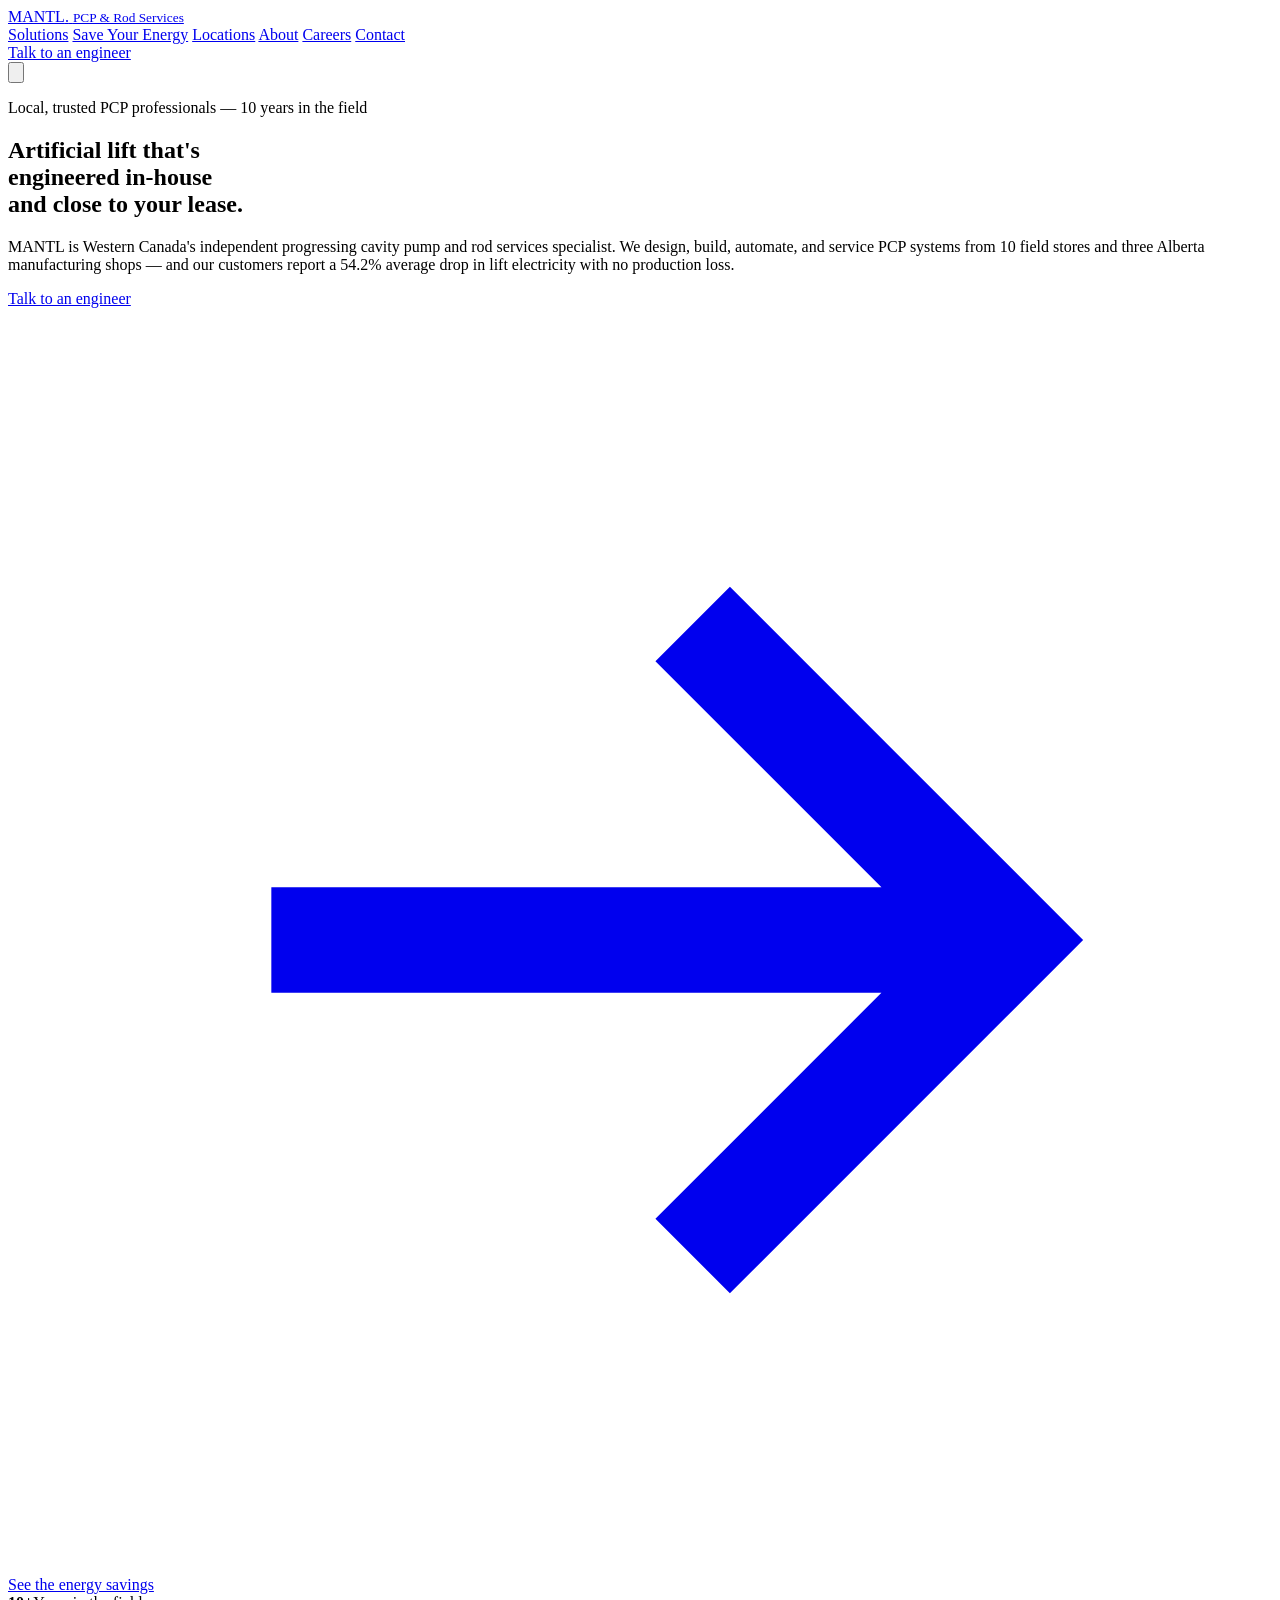
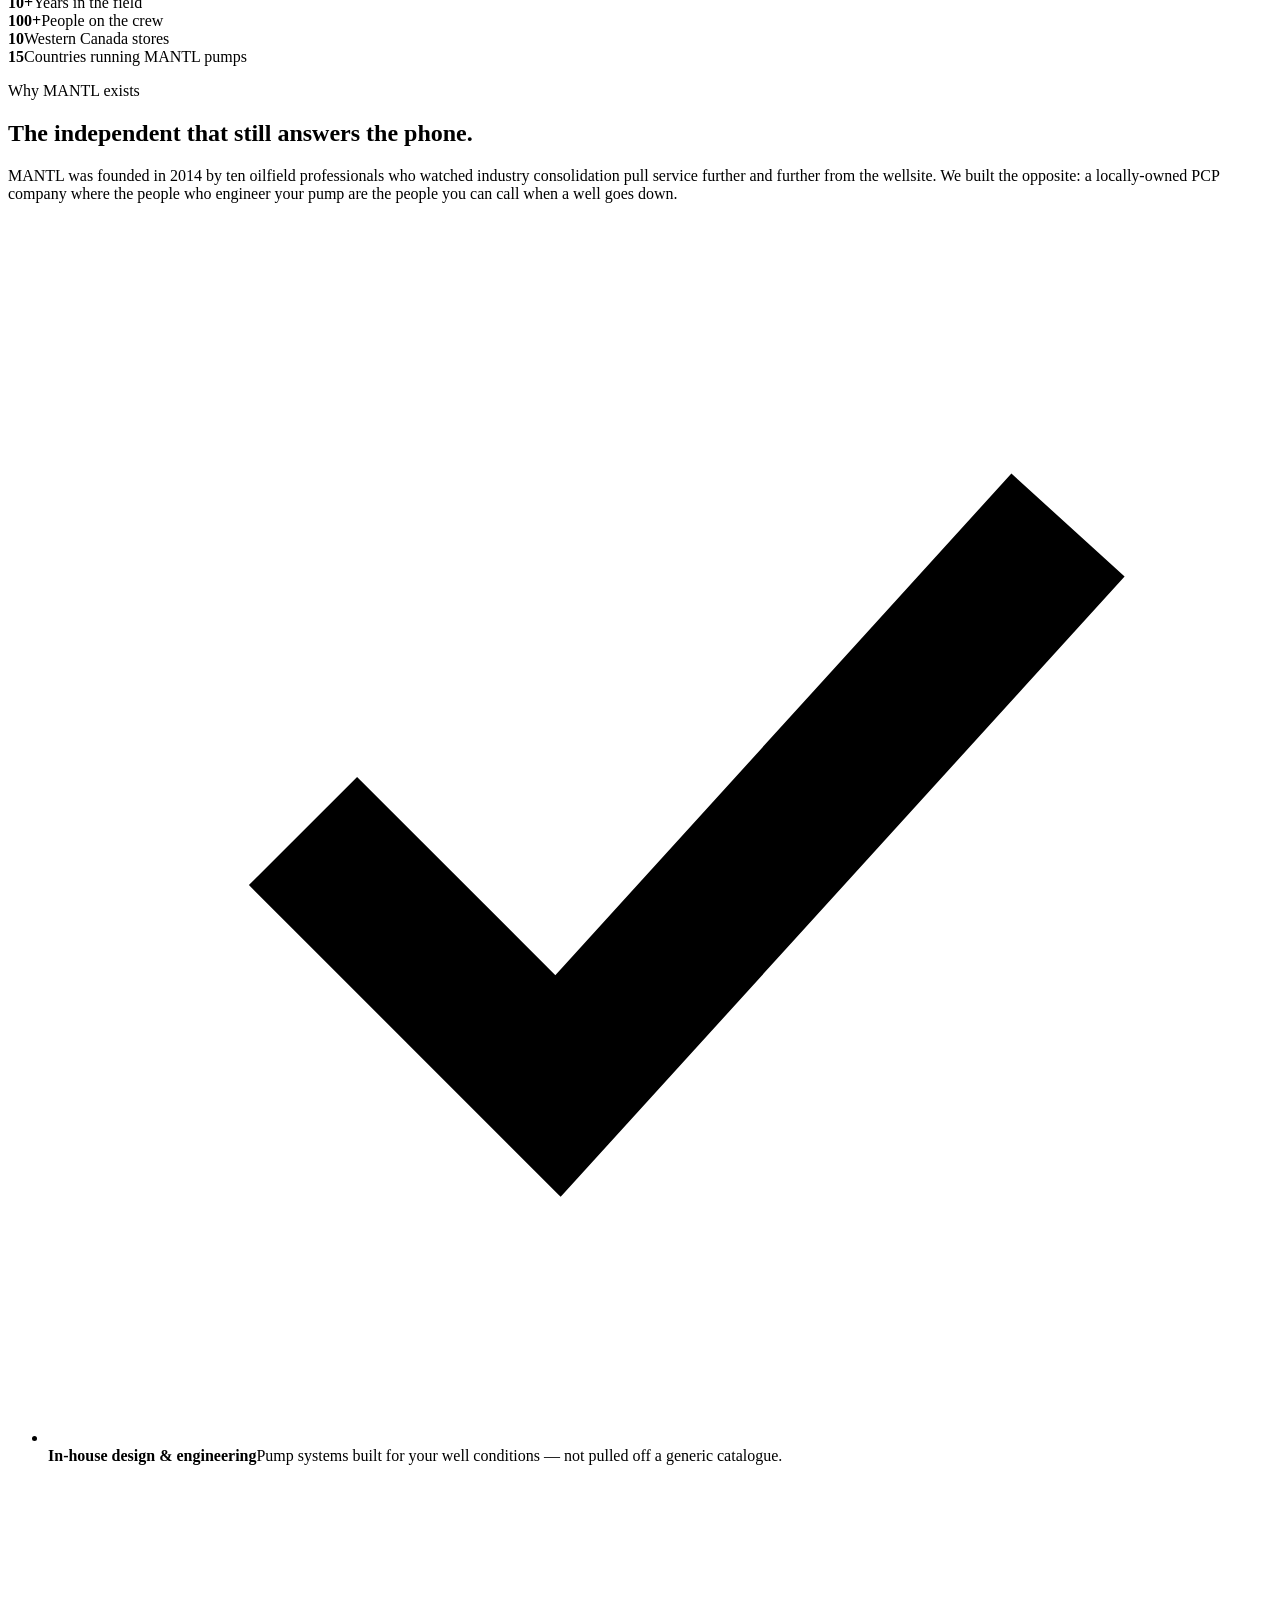
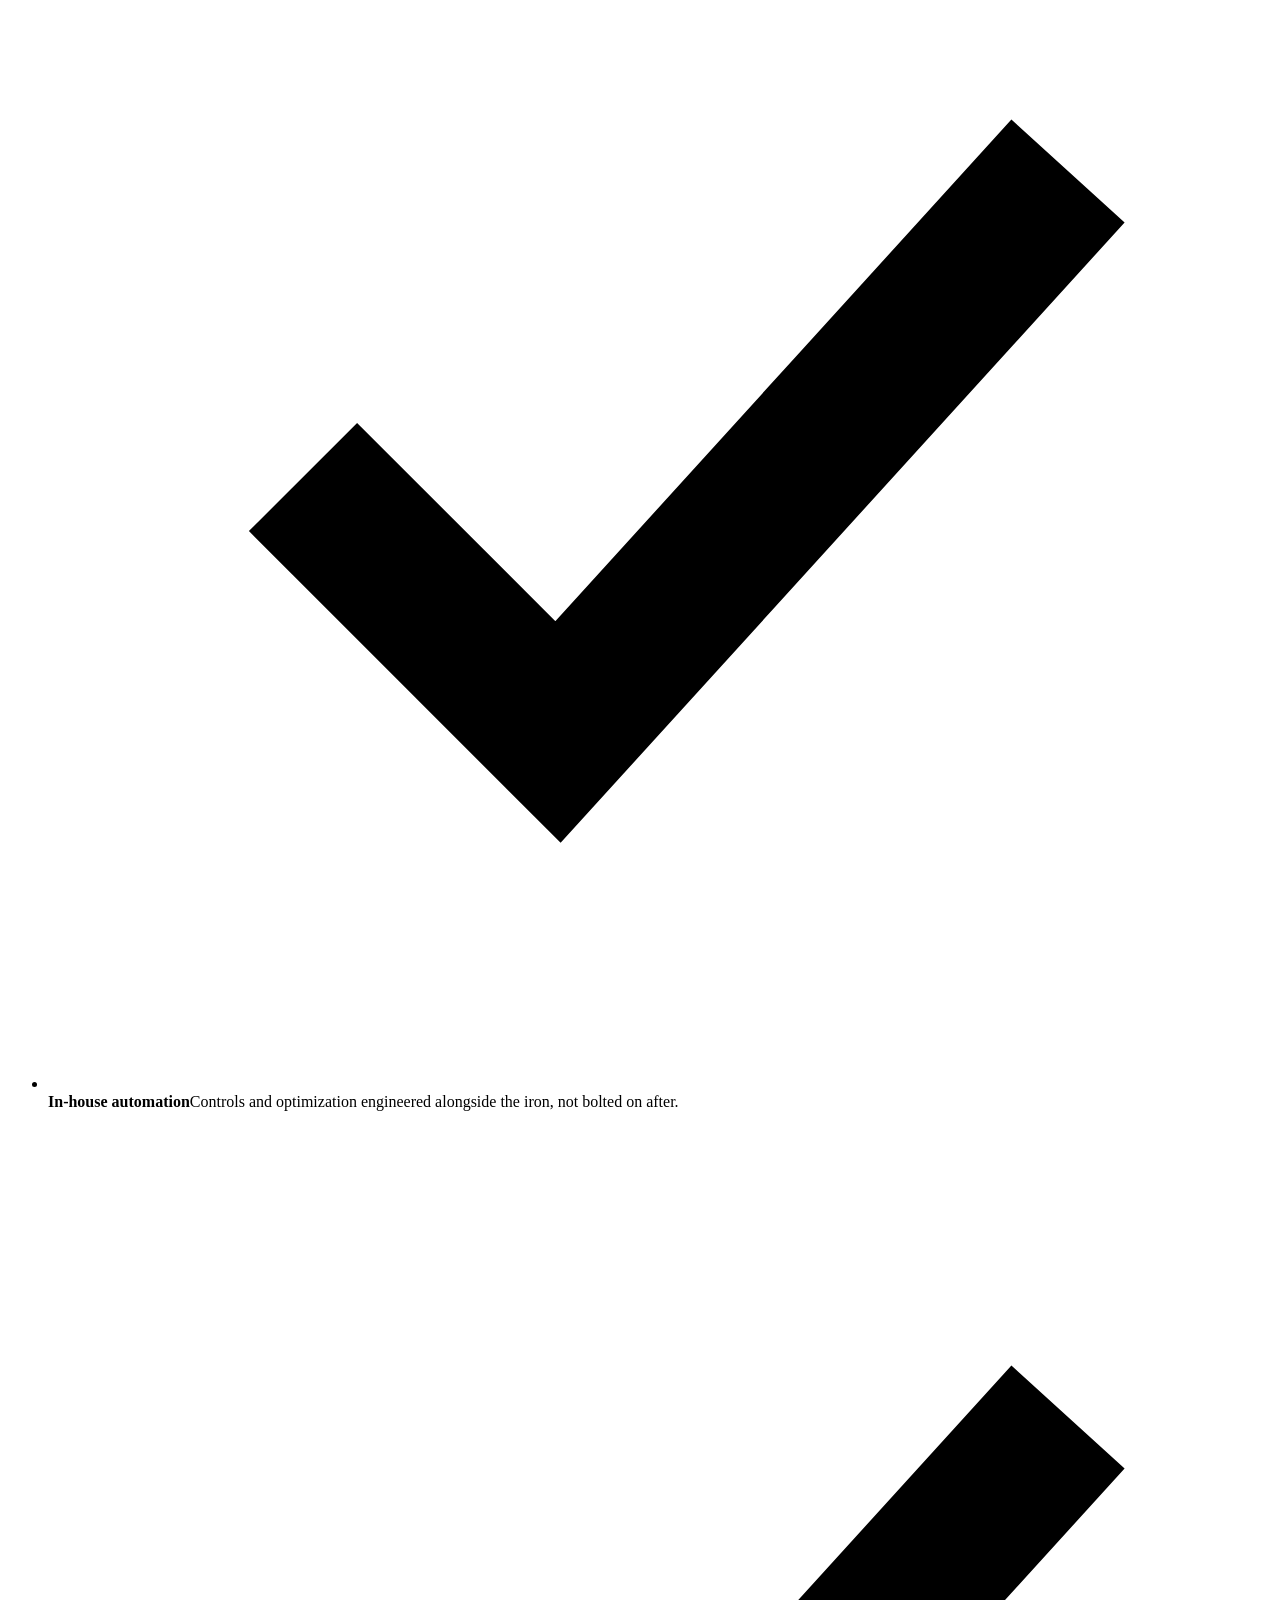
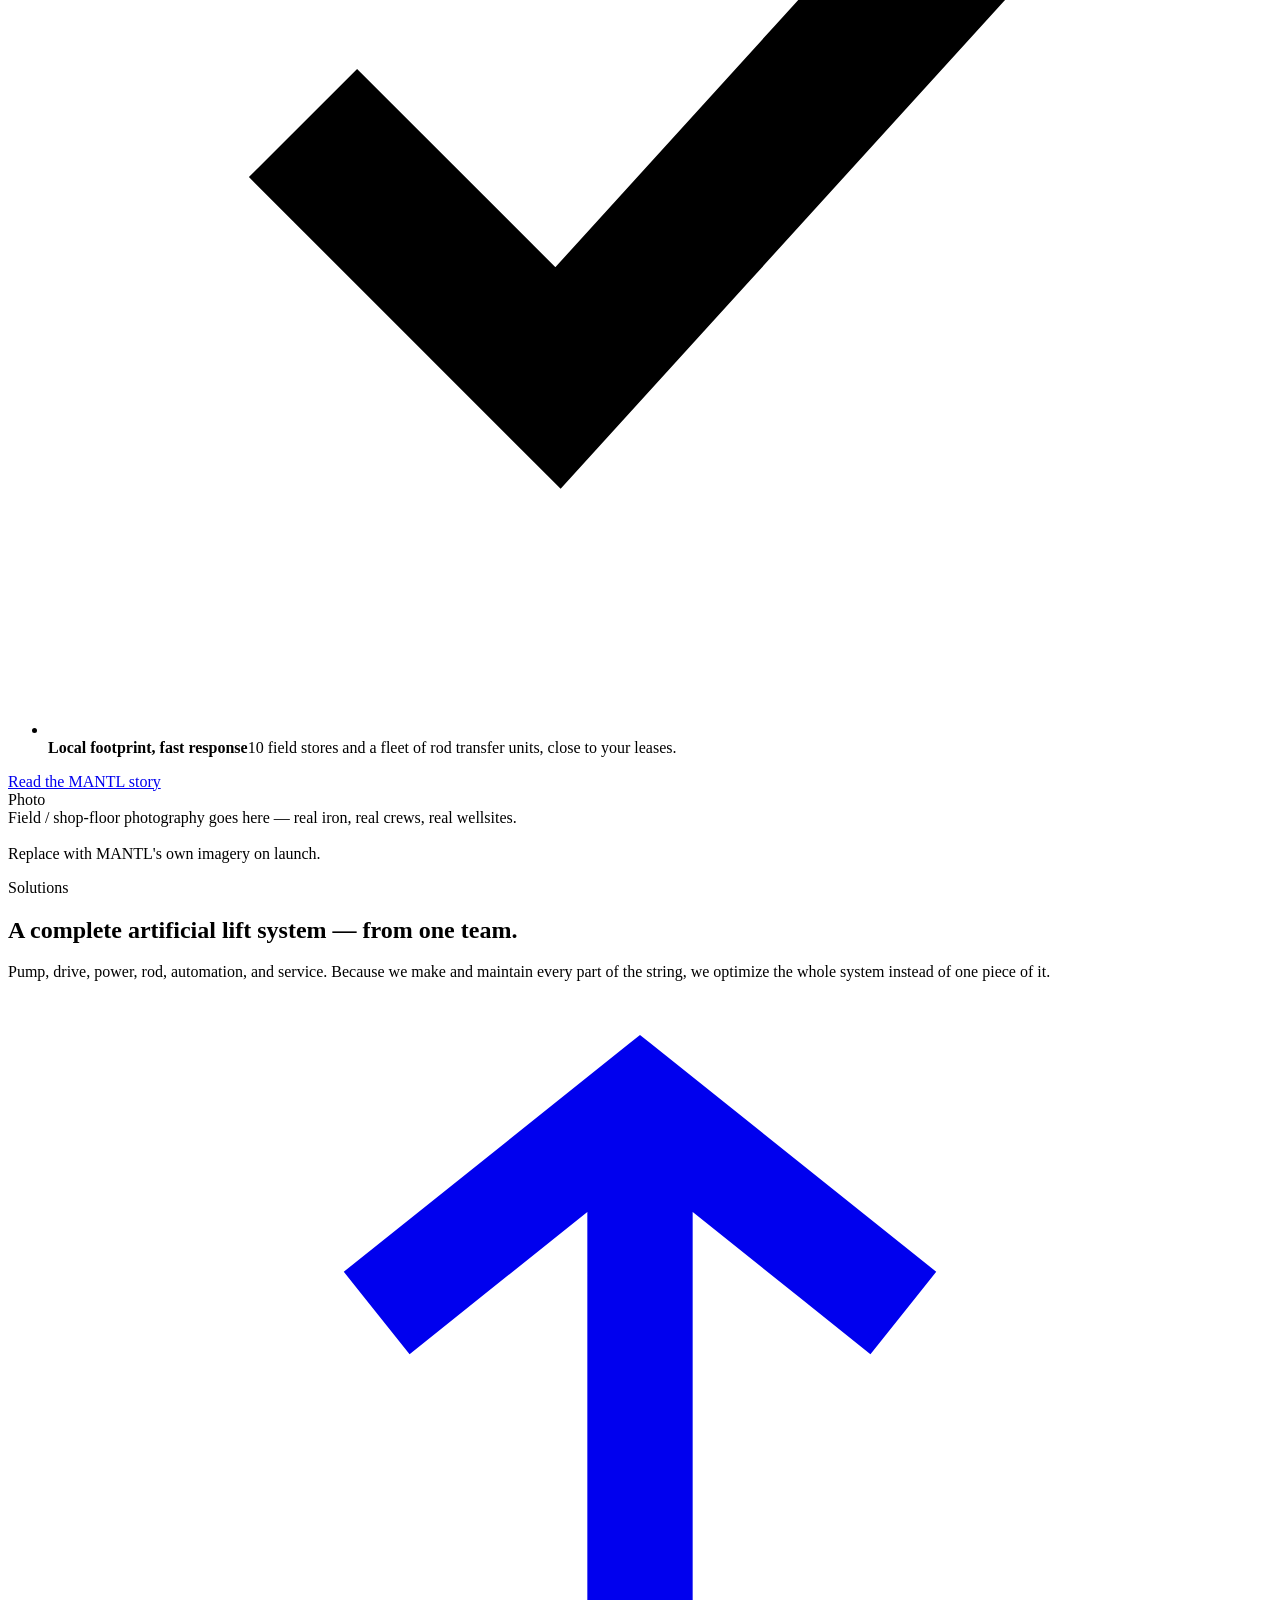
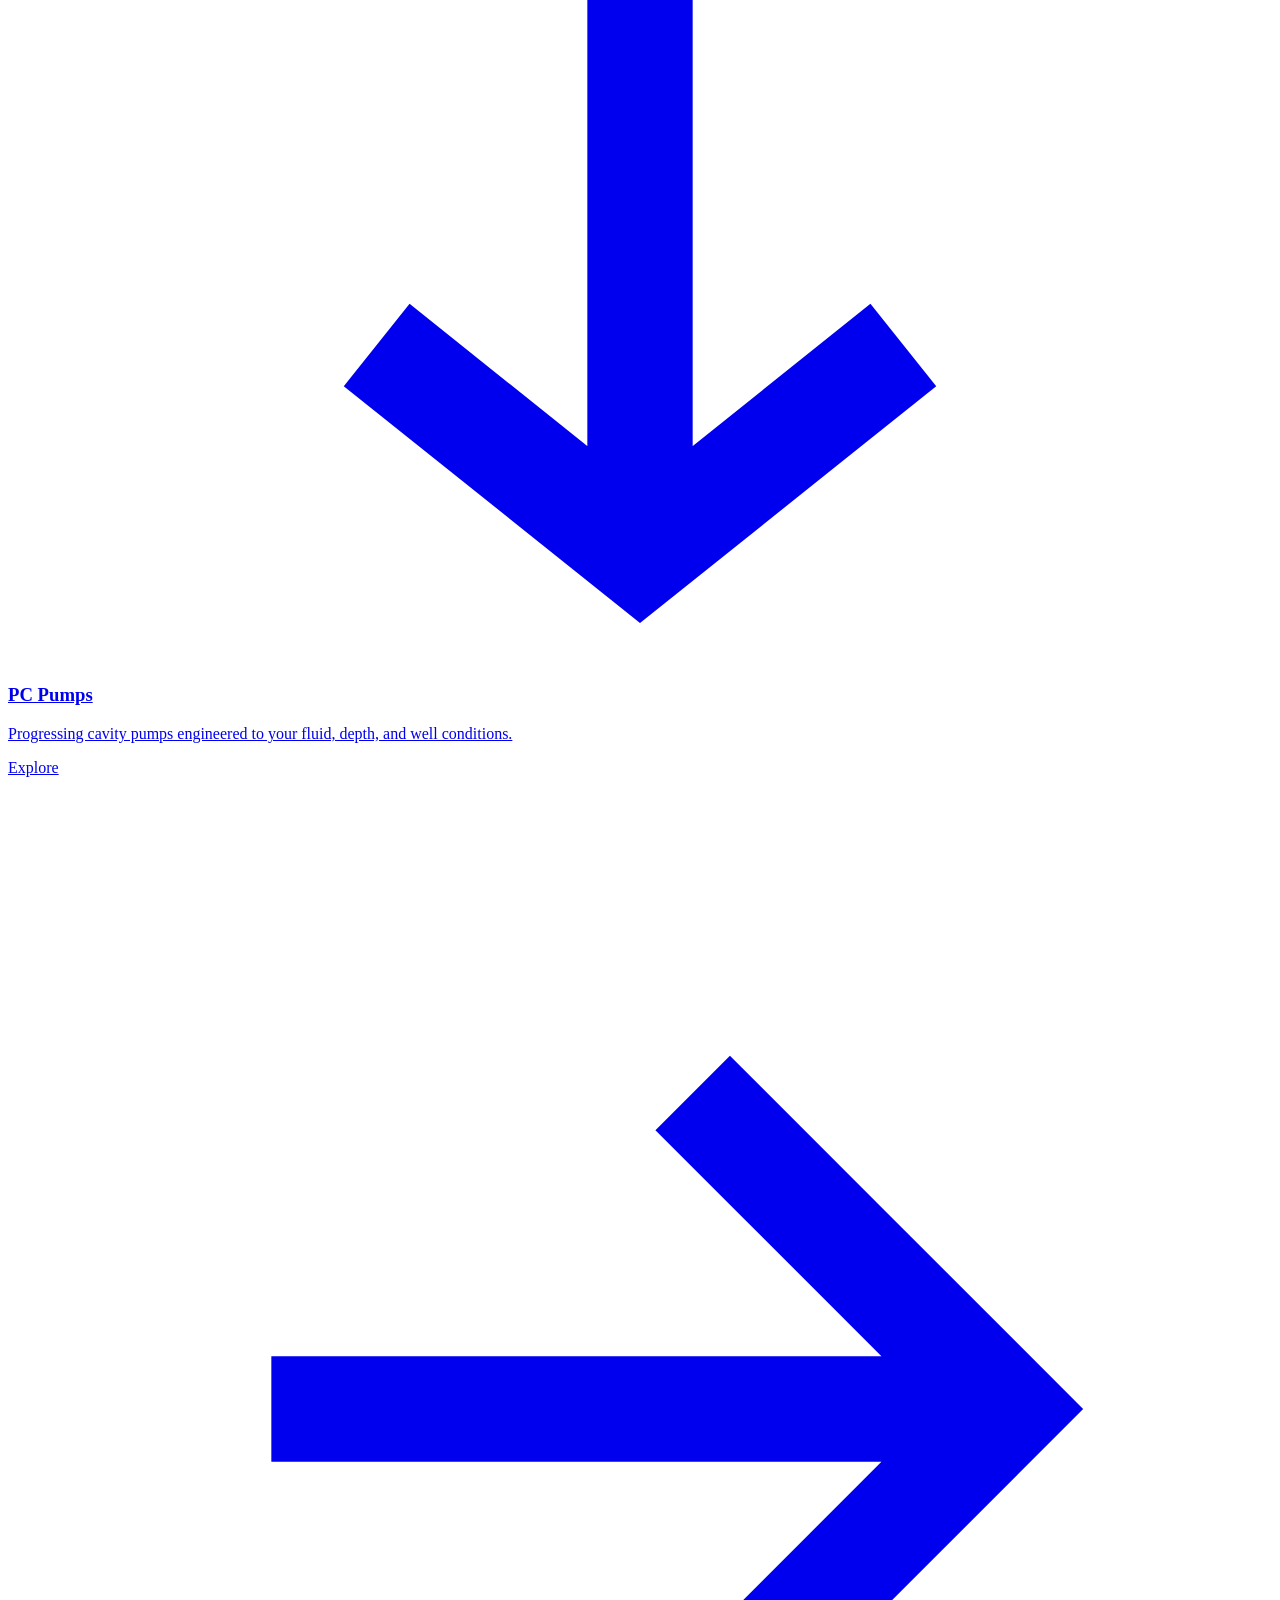
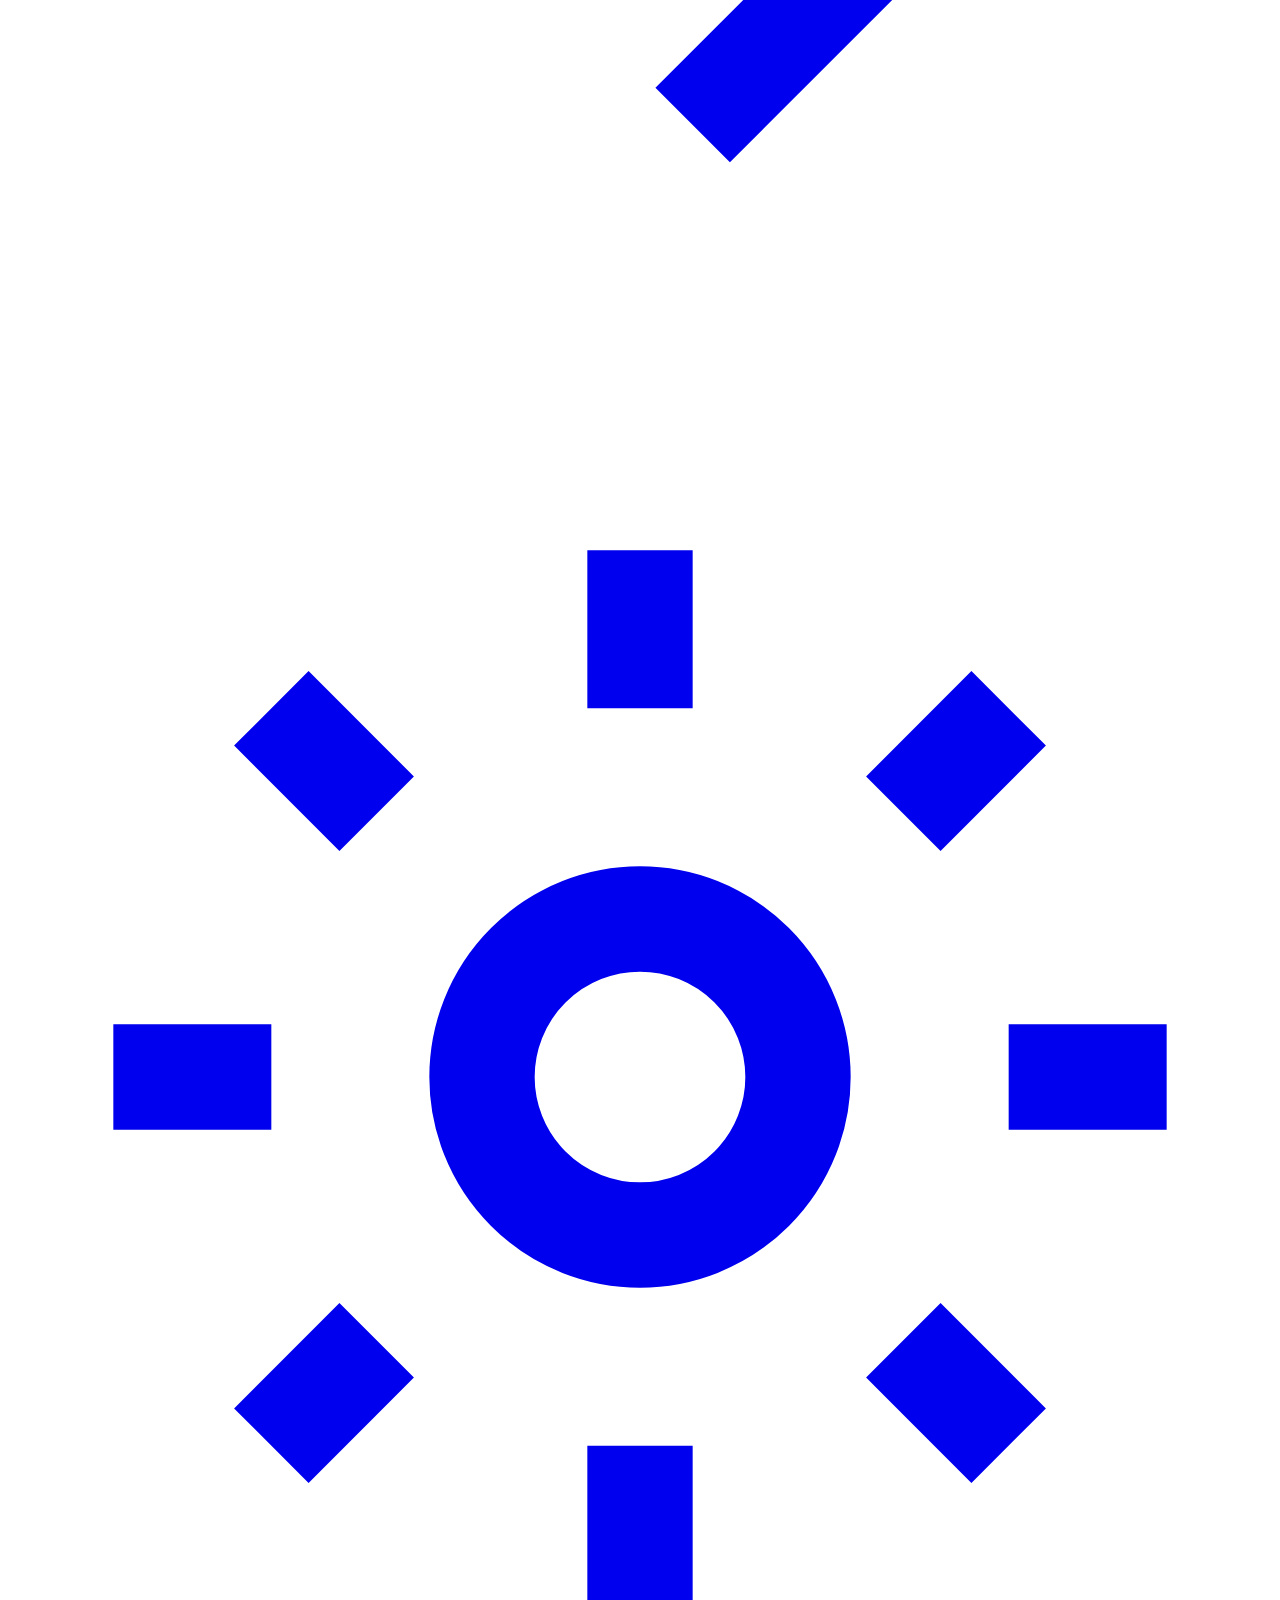
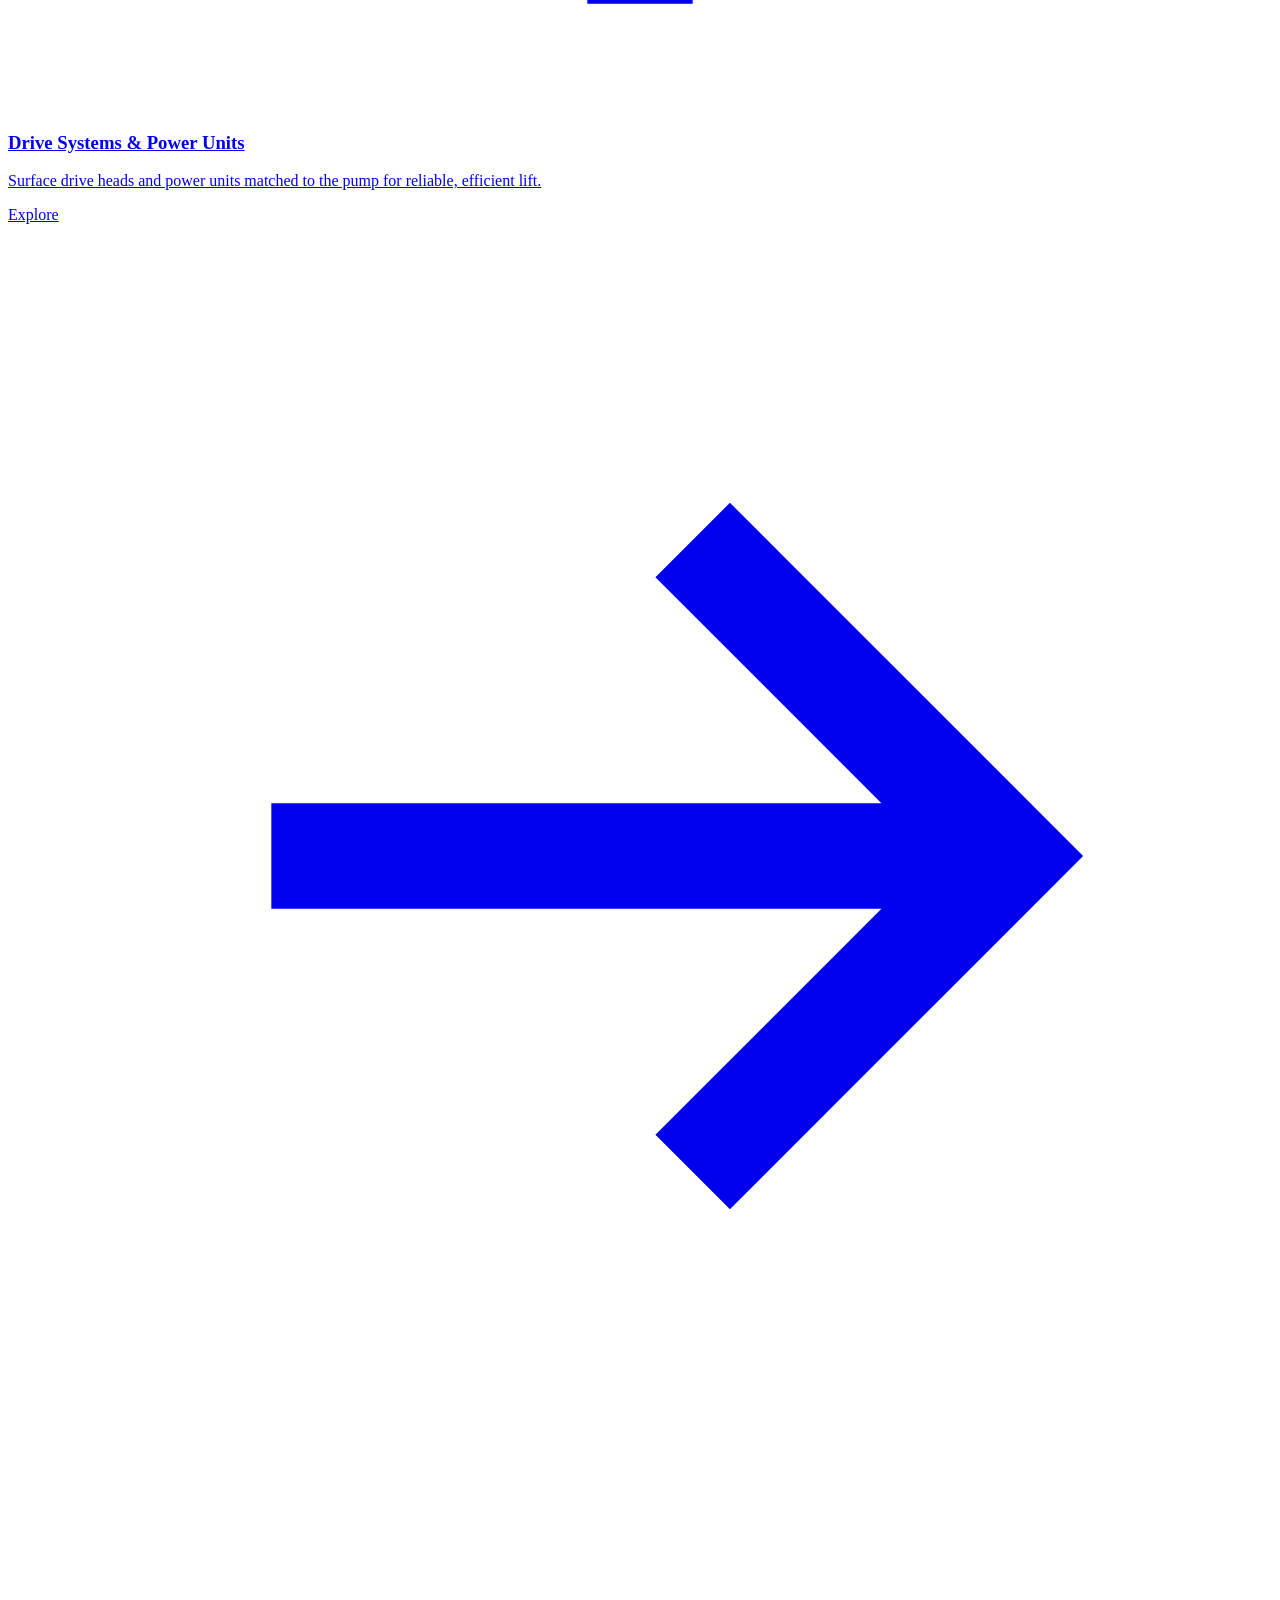
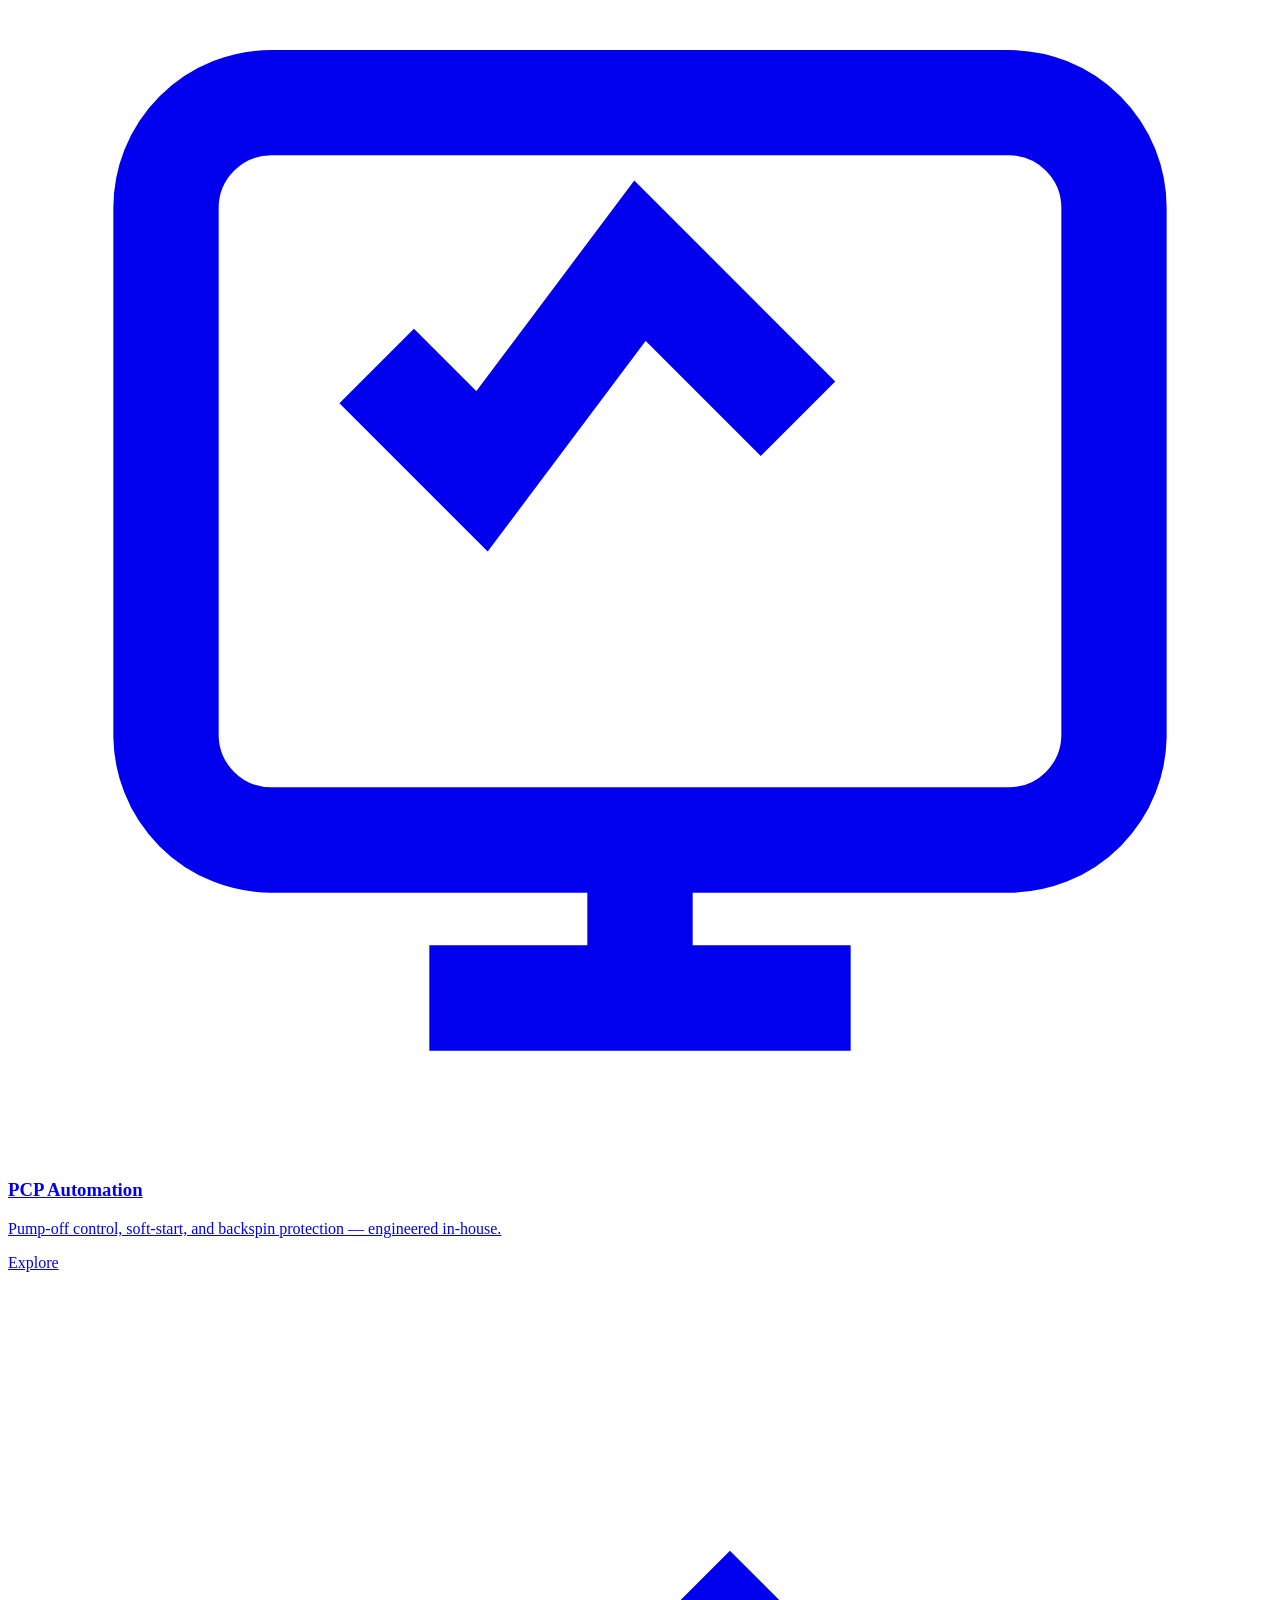
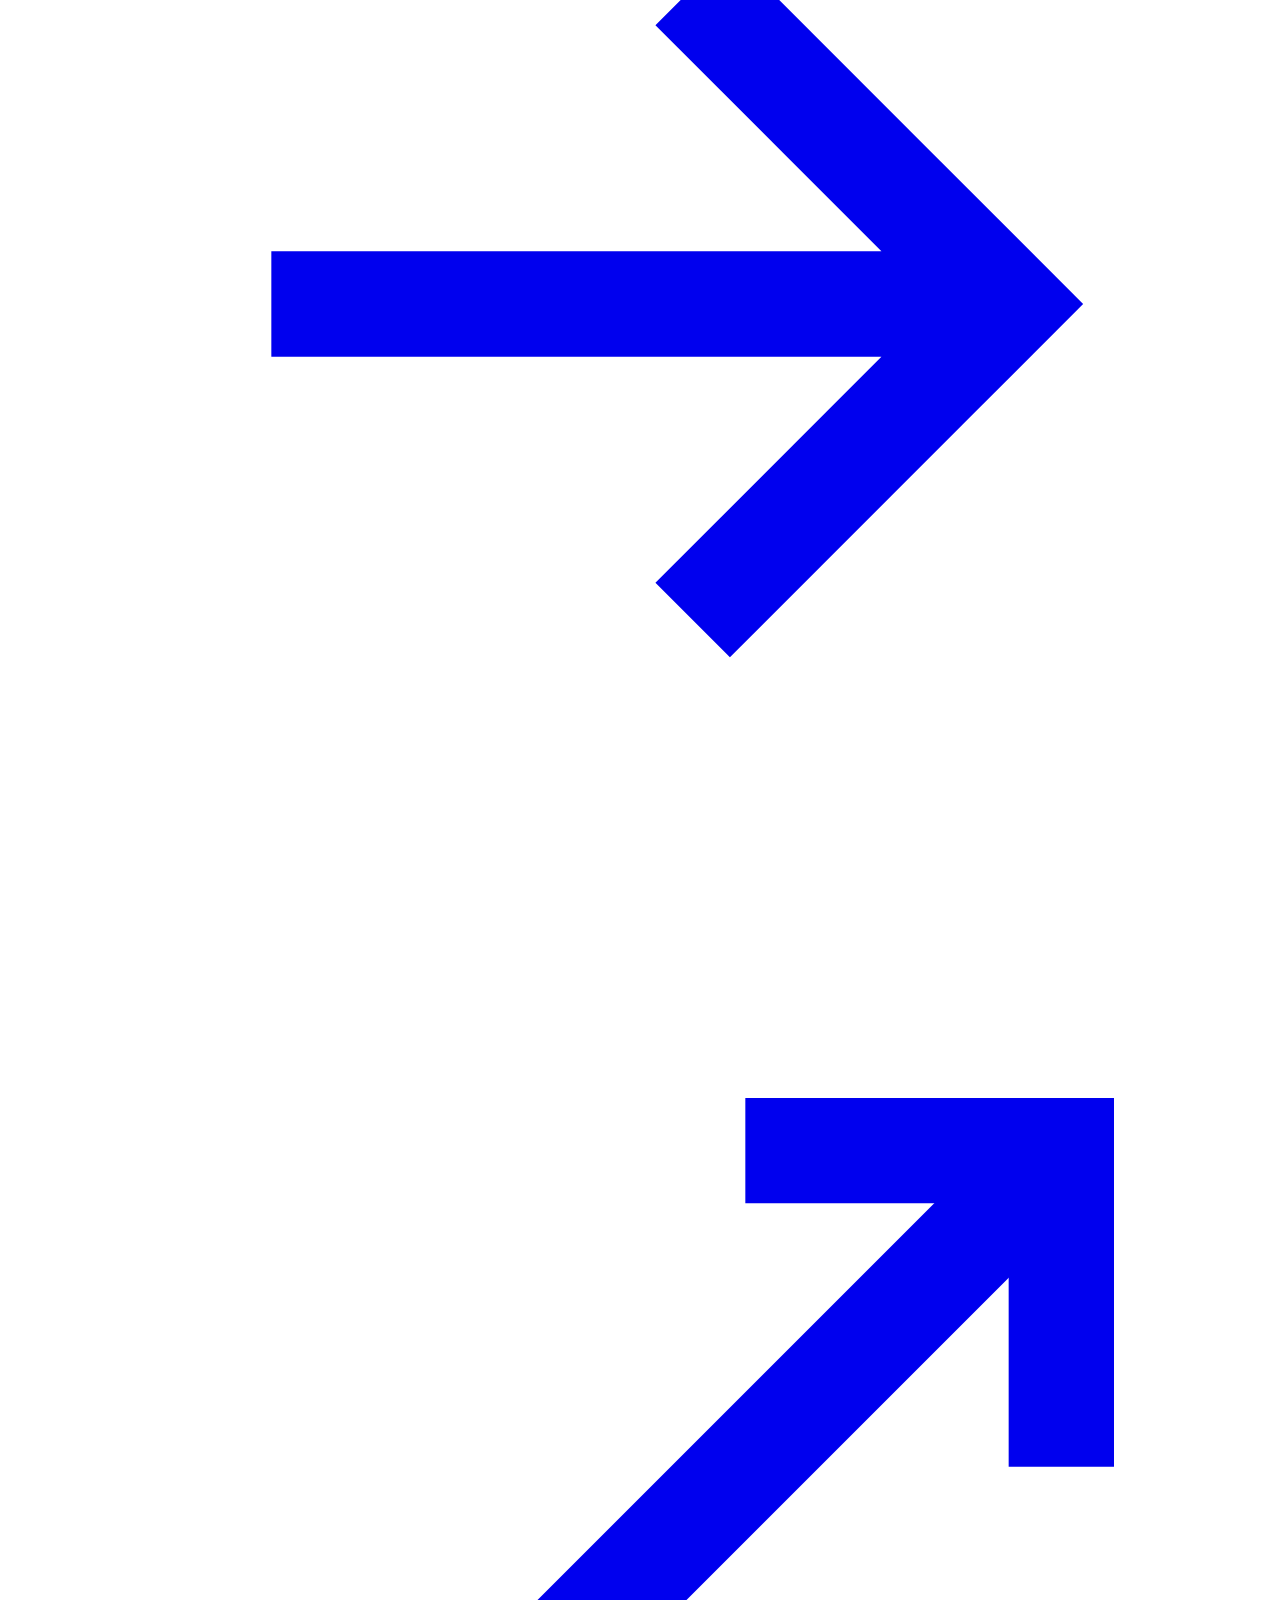
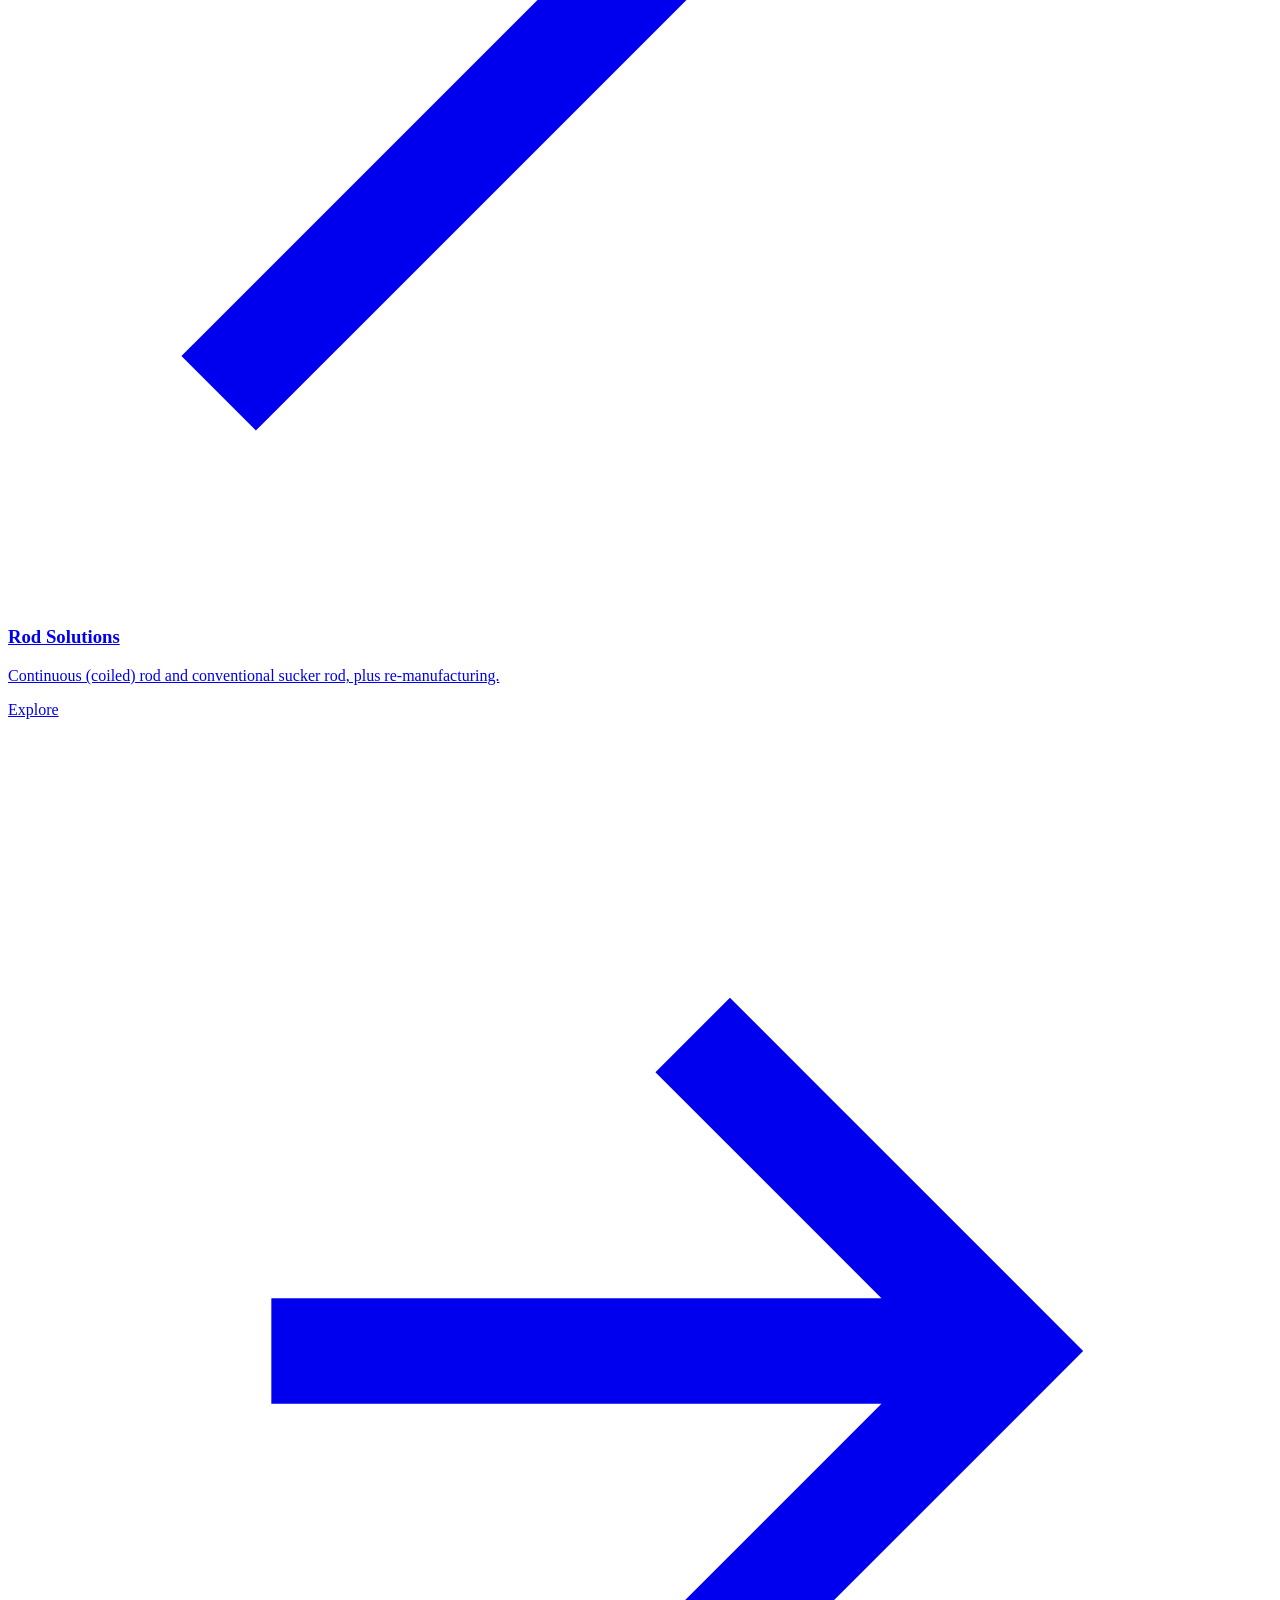
==== index.html @ 7b2e9c59 "Add MANTL website revamp concept (7 pages + assets)" ====
<!DOCTYPE html>
<html lang="en">
<head>
<meta charset="utf-8">
<meta name="viewport" content="width=device-width,initial-scale=1">
<title>MANTL Canada | Progressing Cavity Pumps &amp; Rod Services</title>
<meta name="description" content="MANTL is Western Canada's independent progressing cavity pump (PCP) and rod services specialist — in-house engineering, automation, and 10 field stores close to your lease. Reported field studies show up to 54.2% lower lift electricity with no production loss.">
<link rel="preconnect" href="https://fonts.googleapis.com">
<link rel="preconnect" href="https://fonts.gstatic.com" crossorigin>
<link rel="stylesheet" href="https://fonts.googleapis.com/css2?family=Archivo:wght@600;700;800;900&family=Inter:wght@400;500;600&display=swap">
<link rel="stylesheet" href="assets/styles.css">
<link rel="canonical" href="https://www.mantl.ca/">
<script type="application/ld+json">
{
  "@context":"https://schema.org",
  "@type":"Organization",
  "name":"MANTL Canada Ltd.",
  "url":"https://www.mantl.ca/",
  "description":"Independent progressing cavity pump (PCP) and rod services provider serving oil and gas producers across Western Canada and internationally.",
  "foundingDate":"2014",
  "founder":{"@type":"Person","name":"Matthew Kenna"},
  "areaServed":["Alberta","Saskatchewan","Canada","United States"],
  "knowsAbout":["Progressing cavity pumps","Artificial lift","Sucker rod","Continuous rod","PCP automation"],
  "slogan":"Local, trusted PCP professionals"
}
</script>
</head>
<body>

<header class="site-header">
  <div class="wrap nav">
    <a class="brand" href="index.html" aria-label="MANTL home">MANTL<span class="dot">.</span>
      <small>PCP &amp; Rod Services</small>
    </a>
    <nav class="nav-links" aria-label="Primary">
      <a href="pcp-systems.html">Solutions</a>
      <a href="energy.html">Save Your Energy</a>
      <a href="locations.html">Locations</a>
      <a href="about.html">About</a>
      <a href="careers.html">Careers</a>
      <a href="contact.html">Contact</a>
    </nav>
    <div class="nav-cta">
      <a class="btn btn-primary btn-sm" href="contact.html">Talk to an engineer</a>
    </div>
    <button class="nav-toggle" aria-label="Menu" aria-expanded="false">
      <svg viewBox="0 0 24 24" fill="none" stroke="currentColor" stroke-width="2"><line x1="3" y1="6" x2="21" y2="6"/><line x1="3" y1="12" x2="21" y2="12"/><line x1="3" y1="18" x2="21" y2="18"/></svg>
    </button>
  </div>
</header>

<section class="hero">
  <div class="wrap hero-inner">
    <p class="eyebrow">Local, trusted PCP professionals — 10 years in the field</p>
    <h1>Artificial lift that's<br><span class="hl">engineered in-house</span><br>and close to your lease.</h1>
    <p class="lead">MANTL is Western Canada's independent progressing cavity pump and rod services specialist. We design, build, automate, and service PCP systems from 10 field stores and three Alberta manufacturing shops — and our customers report a 54.2% average drop in lift electricity with no production loss.</p>
    <div class="hero-cta">
      <a class="btn btn-primary" href="contact.html">
        Talk to an engineer
        <svg viewBox="0 0 24 24" fill="none" stroke="currentColor" stroke-width="2"><path d="M5 12h14M13 6l6 6-6 6"/></svg>
      </a>
      <a class="btn btn-ghost" href="energy.html">See the energy savings</a>
    </div>
    <div class="hero-trust">
      <div><b>10+</b><span>Years in the field</span></div>
      <div><b>100+</b><span>People on the crew</span></div>
      <div><b>10</b><span>Western Canada stores</span></div>
      <div><b>15</b><span>Countries running MANTL pumps</span></div>
    </div>
  </div>
</section>

<section class="band light">
  <div class="wrap">
    <div class="split">
      <div class="reveal">
        <p class="eyebrow">Why MANTL exists</p>
        <h2>The independent that still answers the phone.</h2>
        <p class="lead">MANTL was founded in 2014 by ten oilfield professionals who watched industry consolidation pull service further and further from the wellsite. We built the opposite: a locally-owned PCP company where the people who engineer your pump are the people you can call when a well goes down.</p>
        <ul class="feature-list">
          <li><span class="tick"><svg viewBox="0 0 24 24" fill="none" stroke="currentColor" stroke-width="3"><path d="M5 12l5 5L20 6"/></svg></span><div><b>In-house design &amp; engineering</b><span>Pump systems built for your well conditions — not pulled off a generic catalogue.</span></div></li>
          <li><span class="tick"><svg viewBox="0 0 24 24" fill="none" stroke="currentColor" stroke-width="3"><path d="M5 12l5 5L20 6"/></svg></span><div><b>In-house automation</b><span>Controls and optimization engineered alongside the iron, not bolted on after.</span></div></li>
          <li><span class="tick"><svg viewBox="0 0 24 24" fill="none" stroke="currentColor" stroke-width="3"><path d="M5 12l5 5L20 6"/></svg></span><div><b>Local footprint, fast response</b><span>10 field stores and a fleet of rod transfer units, close to your leases.</span></div></li>
        </ul>
        <a class="btn btn-dark" style="margin-top:1.6rem" href="about.html">Read the MANTL story</a>
      </div>
      <div class="split-media reveal">
        <div class="media">
          <div class="placeholder">
            <span class="placeholder-tag">Photo</span><br>
            Field / shop-floor photography goes here — real iron, real crews, real wellsites.
            <br><br>Replace with MANTL's own imagery on launch.
          </div>
        </div>
      </div>
    </div>
  </div>
</section>

<section class="band steel" id="solutions">
  <div class="wrap">
    <div class="section-head reveal">
      <p class="eyebrow">Solutions</p>
      <h2>A complete artificial lift system — from one team.</h2>
      <p class="lead">Pump, drive, power, rod, automation, and service. Because we make and maintain every part of the string, we optimize the whole system instead of one piece of it.</p>
    </div>
    <div class="grid g3">
      <a class="card reveal" href="pcp-systems.html#pumps">
        <div class="ico"><svg viewBox="0 0 24 24" fill="none" stroke="currentColor" stroke-width="2"><path d="M12 2v20M7 6l5-4 5 4M7 18l5 4 5-4"/></svg></div>
        <h3>PC Pumps</h3>
        <p>Progressing cavity pumps engineered to your fluid, depth, and well conditions.</p>
        <span class="more">Explore <svg viewBox="0 0 24 24" fill="none" stroke="currentColor" stroke-width="2"><path d="M5 12h14M13 6l6 6-6 6"/></svg></span>
      </a>
      <a class="card reveal" href="pcp-systems.html#drives">
        <div class="ico"><svg viewBox="0 0 24 24" fill="none" stroke="currentColor" stroke-width="2"><circle cx="12" cy="12" r="3"/><path d="M12 2v3M12 19v3M2 12h3M19 12h3M5 5l2 2M17 17l2 2M19 5l-2 2M7 17l-2 2"/></svg></div>
        <h3>Drive Systems &amp; Power Units</h3>
        <p>Surface drive heads and power units matched to the pump for reliable, efficient lift.</p>
        <span class="more">Explore <svg viewBox="0 0 24 24" fill="none" stroke="currentColor" stroke-width="2"><path d="M5 12h14M13 6l6 6-6 6"/></svg></span>
      </a>
      <a class="card reveal" href="pcp-systems.html#automation">
        <div class="ico"><svg viewBox="0 0 24 24" fill="none" stroke="currentColor" stroke-width="2"><rect x="3" y="4" width="18" height="14" rx="2"/><path d="M8 21h8M12 18v3M7 9l2 2 3-4 3 3"/></svg></div>
        <h3>PCP Automation</h3>
        <p>Pump-off control, soft-start, and backspin protection — engineered in-house.</p>
        <span class="more">Explore <svg viewBox="0 0 24 24" fill="none" stroke="currentColor" stroke-width="2"><path d="M5 12h14M13 6l6 6-6 6"/></svg></span>
      </a>
      <a class="card reveal" href="pcp-systems.html#rod">
        <div class="ico"><svg viewBox="0 0 24 24" fill="none" stroke="currentColor" stroke-width="2"><path d="M4 20L20 4M7 4h0M4 7h0"/><path d="M14 4h6v6"/></svg></div>
        <h3>Rod Solutions</h3>
        <p>Continuous (coiled) rod and conventional sucker rod, plus re-manufacturing.</p>
        <span class="more">Explore <svg viewBox="0 0 24 24" fill="none" stroke="currentColor" stroke-width="2"><path d="M5 12h14M13 6l6 6-6 6"/></svg></span>
      </a>
      <a class="card reveal" href="pcp-systems.html#gas-manager">
        <div class="ico"><svg viewBox="0 0 24 24" fill="none" stroke="currentColor" stroke-width="2"><path d="M12 2C8 6 6 9 6 13a6 6 0 0012 0c0-4-2-7-6-11z"/></svg></div>
        <h3>Gas Manager <span class="chip new" style="vertical-align:middle">New</span></h3>
        <p>A surface pump engineered for gas injection — our newest production solution.</p>
        <span class="more">Explore <svg viewBox="0 0 24 24" fill="none" stroke="currentColor" stroke-width="2"><path d="M5 12h14M13 6l6 6-6 6"/></svg></span>
      </a>
      <a class="card reveal" href="pcp-systems.html#service">
        <div class="ico"><svg viewBox="0 0 24 24" fill="none" stroke="currentColor" stroke-width="2"><path d="M14 7l3 3M5 19l8-8M16 5l3 3-2 2-3-3zM5 19l-1 1H3v-1l1-1"/></svg></div>
        <h3>Repair &amp; Field Service</h3>
        <p>Re-manufacturing, workovers, flushby, and field support from stores near your wells.</p>
        <span class="more">Explore <svg viewBox="0 0 24 24" fill="none" stroke="currentColor" stroke-width="2"><path d="M5 12h14M13 6l6 6-6 6"/></svg></span>
      </a>
    </div>
  </div>
</section>

<section class="band">
  <div class="wrap">
    <div class="split rev">
      <div class="split-media reveal">
        <div class="media big-num">
          <div class="huge"><span class="pct" data-count="54.2" data-suffix="%">54.2%</span></div>
          <div class="meter">
            <div class="track"><div class="fill"></div></div>
            <div class="labels"><span>Lift electricity</span><span>Reported reduction</span></div>
          </div>
          <p class="cap">Average electricity reduction reported across MANTL installations — with no production loss.</p>
        </div>
      </div>
      <div class="reveal">
        <p class="eyebrow">Save Your Energy</p>
        <h2>Lower your lift power. Keep your production.</h2>
        <p class="lead">Progressing cavity pumps are inherently efficient — no reciprocating mass, no counterbalance losses — and MANTL's pump-off control trims the over-pumping that wastes power. MANTL's reported field studies show a <b>54.2% average reduction in electricity consumption with no production losses.</b></p>
        <div class="note" style="margin:1.2rem 0">
          <b>Straight talk on the number.</b> 54.2% is an average from MANTL's reported field studies, not a guarantee for every well. PCPs deliver the biggest savings on heavy, viscous, and moderate-depth wells. We'll model the conservative savings range for <i>your</i> wells before you commit.
        </div>
        <a class="btn btn-primary" href="energy.html">Estimate your savings
          <svg viewBox="0 0 24 24" fill="none" stroke="currentColor" stroke-width="2"><path d="M5 12h14M13 6l6 6-6 6"/></svg></a>
      </div>
    </div>
  </div>
</section>

<section class="band light">
  <div class="wrap">
    <div class="section-head reveal">
      <p class="eyebrow">Coverage</p>
      <h2>Ten stores. Close to the work.</h2>
      <p class="lead">When response time is the difference between a short workover and a long shutdown, proximity is the product. MANTL runs field stores across Alberta and Saskatchewan, three Alberta manufacturing shops, and a fleet of rod transfer units.</p>
    </div>
    <div class="loc-grid reveal">
      <a class="loc" href="locations.html"><span class="prov">Alberta</span><h3>Peace River</h3><p>Field store &amp; service</p></a>
      <a class="loc" href="locations.html"><span class="prov">Alberta</span><h3>Slave Lake</h3><p>Field store &amp; service</p></a>
      <a class="loc" href="locations.html"><span class="prov">Alberta</span><h3>Wabasca</h3><p>Field store &amp; service</p></a>
      <a class="loc" href="locations.html"><span class="prov">Alberta</span><h3>Bonnyville</h3><p>Field store &amp; service</p></a>
      <a class="loc" href="locations.html"><span class="prov">Alberta</span><h3>Lloydminster</h3><p>Field store, rod &amp; guide services</p></a>
      <a class="loc" href="locations.html"><span class="prov">Alberta</span><h3>Sedgewick</h3><p>Field store &amp; service</p></a>
      <a class="loc" href="locations.html"><span class="prov">Alberta</span><h3>Taber</h3><p>Field store &amp; service</p></a>
      <a class="loc" href="locations.html"><span class="prov">Saskatchewan</span><h3>Macklin</h3><p>Field store &amp; service</p></a>
      <a class="loc" href="locations.html"><span class="prov">Saskatchewan</span><h3>Moosomin</h3><p>Field store &amp; service</p></a>
      <a class="loc" href="locations.html"><span class="prov">Saskatchewan</span><h3>Swift Current</h3><p>Field store &amp; service</p></a>
    </div>
    <p style="margin-top:1.4rem"><a class="btn btn-dark" href="locations.html">Find your nearest store</a></p>
  </div>
</section>

<section class="band steel">
  <div class="wrap">
    <div class="cta-band reveal">
      <div>
        <p class="eyebrow">We're hiring</p>
        <h2>Come build with people who give a s#!t.</h2>
        <p class="sub">Field techs, machinists, and engineers across Western Canada. We grew from 10 people to 100+ by hiring crews who take ownership — and we're still growing.</p>
      </div>
      <div style="display:flex;gap:.7rem;flex-wrap:wrap">
        <a class="btn btn-primary" href="careers.html">See open roles</a>
        <a class="btn btn-ghost" href="about.html">Our culture</a>
      </div>
    </div>
  </div>
</section>

<section class="band">
  <div class="wrap">
    <div class="section-head center reveal">
      <p class="eyebrow">Track record</p>
      <h2>A decade of giving a s#!t.</h2>
    </div>
    <div class="stats reveal">
      <div class="stat"><div class="n" data-count="2014" data-suffix="">2014</div><div class="l">Founded in Calgary during the downturn</div></div>
      <div class="stat"><div class="n">1M+ m</div><div class="l">Continuous rod sold in Canada (2022)</div></div>
      <div class="stat"><div class="n">15+</div><div class="l">U.S. states running MANTL pumps</div></div>
      <div class="stat"><div class="n">2024</div><div class="l">Calgary business leader award</div></div>
    </div>
    <div class="note" style="margin-top:1.6rem;max-width:70ch">
      Milestones and figures shown are drawn from MANTL's public profile and reporting. <b>Run-life and savings case studies with verified, well-level numbers</b> are the next content to add here — this section is built to hold them.
    </div>
  </div>
</section>

<section class="band steel">
  <div class="wrap center reveal">
    <h2 style="max-width:20ch;margin-inline:auto">Have a problem well? Let's talk about it.</h2>
    <p class="lead" style="margin-inline:auto">Tell us your fluid, depth, and the trouble you're having. We'll bring the engineering.</p>
    <div style="display:flex;gap:.7rem;justify-content:center;flex-wrap:wrap;margin-top:1.4rem">
      <a class="btn btn-primary" href="contact.html">Talk to an engineer</a>
      <a class="btn btn-ghost" href="contact.html#quote">Request a quote</a>
    </div>
  </div>
</section>

<footer class="site-footer">
  <div class="wrap">
    <div class="foot-grid">
      <div class="foot-brand">
        <a class="brand" href="index.html">MANTL<span class="dot">.</span></a>
        <p>Independent progressing cavity pump and rod services. Engineered in-house, serviced locally, running in 15 countries.</p>
      </div>
      <div>
        <h4>Solutions</h4>
        <a href="pcp-systems.html#pumps">PC Pumps</a>
        <a href="pcp-systems.html#drives">Drives &amp; Power Units</a>
        <a href="pcp-systems.html#automation">PCP Automation</a>
        <a href="pcp-systems.html#rod">Rod Solutions</a>
        <a href="pcp-systems.html#gas-manager">Gas Manager</a>
        <a href="pcp-systems.html#service">Repair &amp; Service</a>
      </div>
      <div>
        <h4>Company</h4>
        <a href="about.html">About</a>
        <a href="energy.html">Save Your Energy</a>
        <a href="locations.html">Locations</a>
        <a href="careers.html">Careers</a>
        <a href="contact.html">Contact</a>
      </div>
      <div>
        <h4>Get in touch</h4>
        <a href="contact.html">Talk to an engineer</a>
        <a href="contact.html#quote">Request a quote</a>
        <a href="contact.html#procurement">For procurement teams</a>
        <p class="muted" style="font-size:.85rem;margin-top:.8rem">Head office: Calgary, Alberta <span class="placeholder-tag">Add address</span></p>
      </div>
    </div>
    <div class="foot-bottom">
      <span class="gas-tag">MANTL<span class="dot">.</span> — 10 years of giving a s#!t</span>
      <span>© 2026 MANTL Canada Ltd. &middot; Built as a revamp concept.</span>
    </div>
  </div>
</footer>

<div class="callbar">
  <a class="btn btn-ghost" href="locations.html">Nearest store</a>
  <a class="btn btn-primary" href="contact.html">Talk to an engineer</a>
</div>

<script src="assets/main.js" defer></script>
</body>
</html>
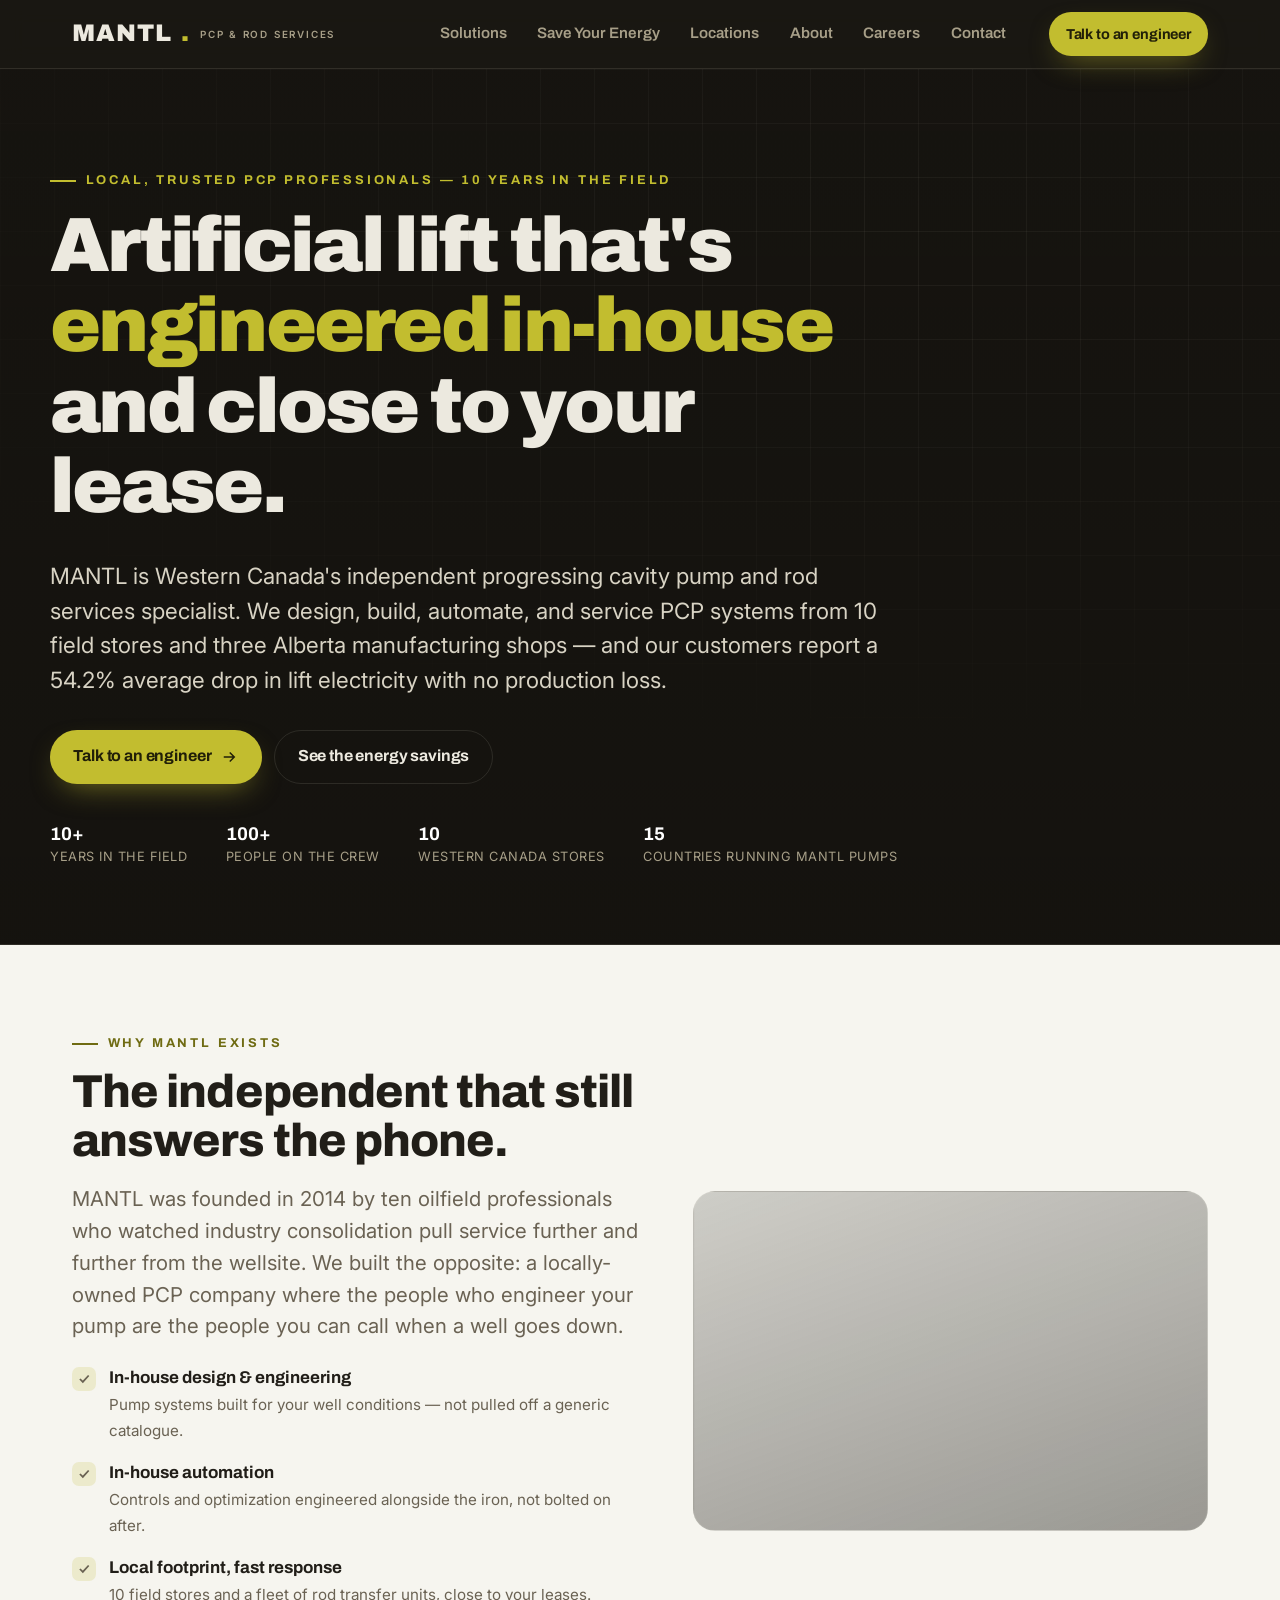
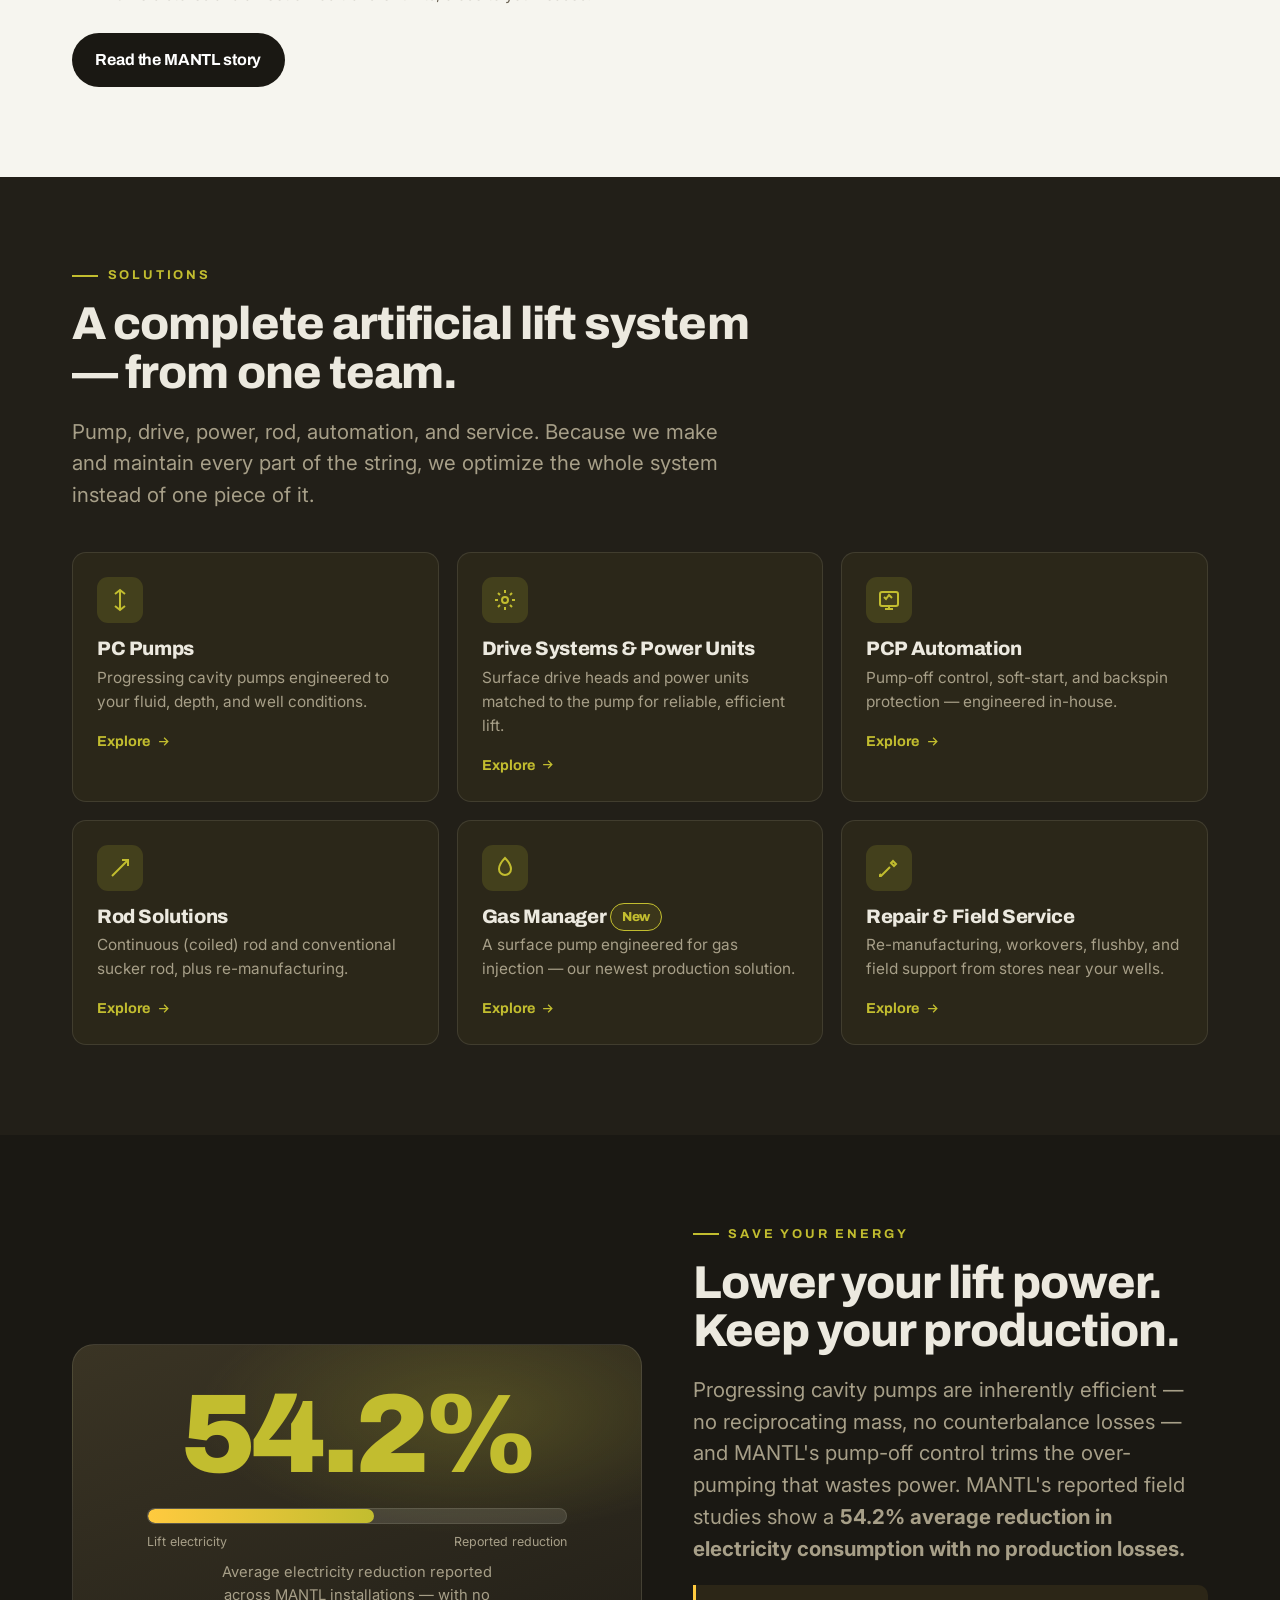
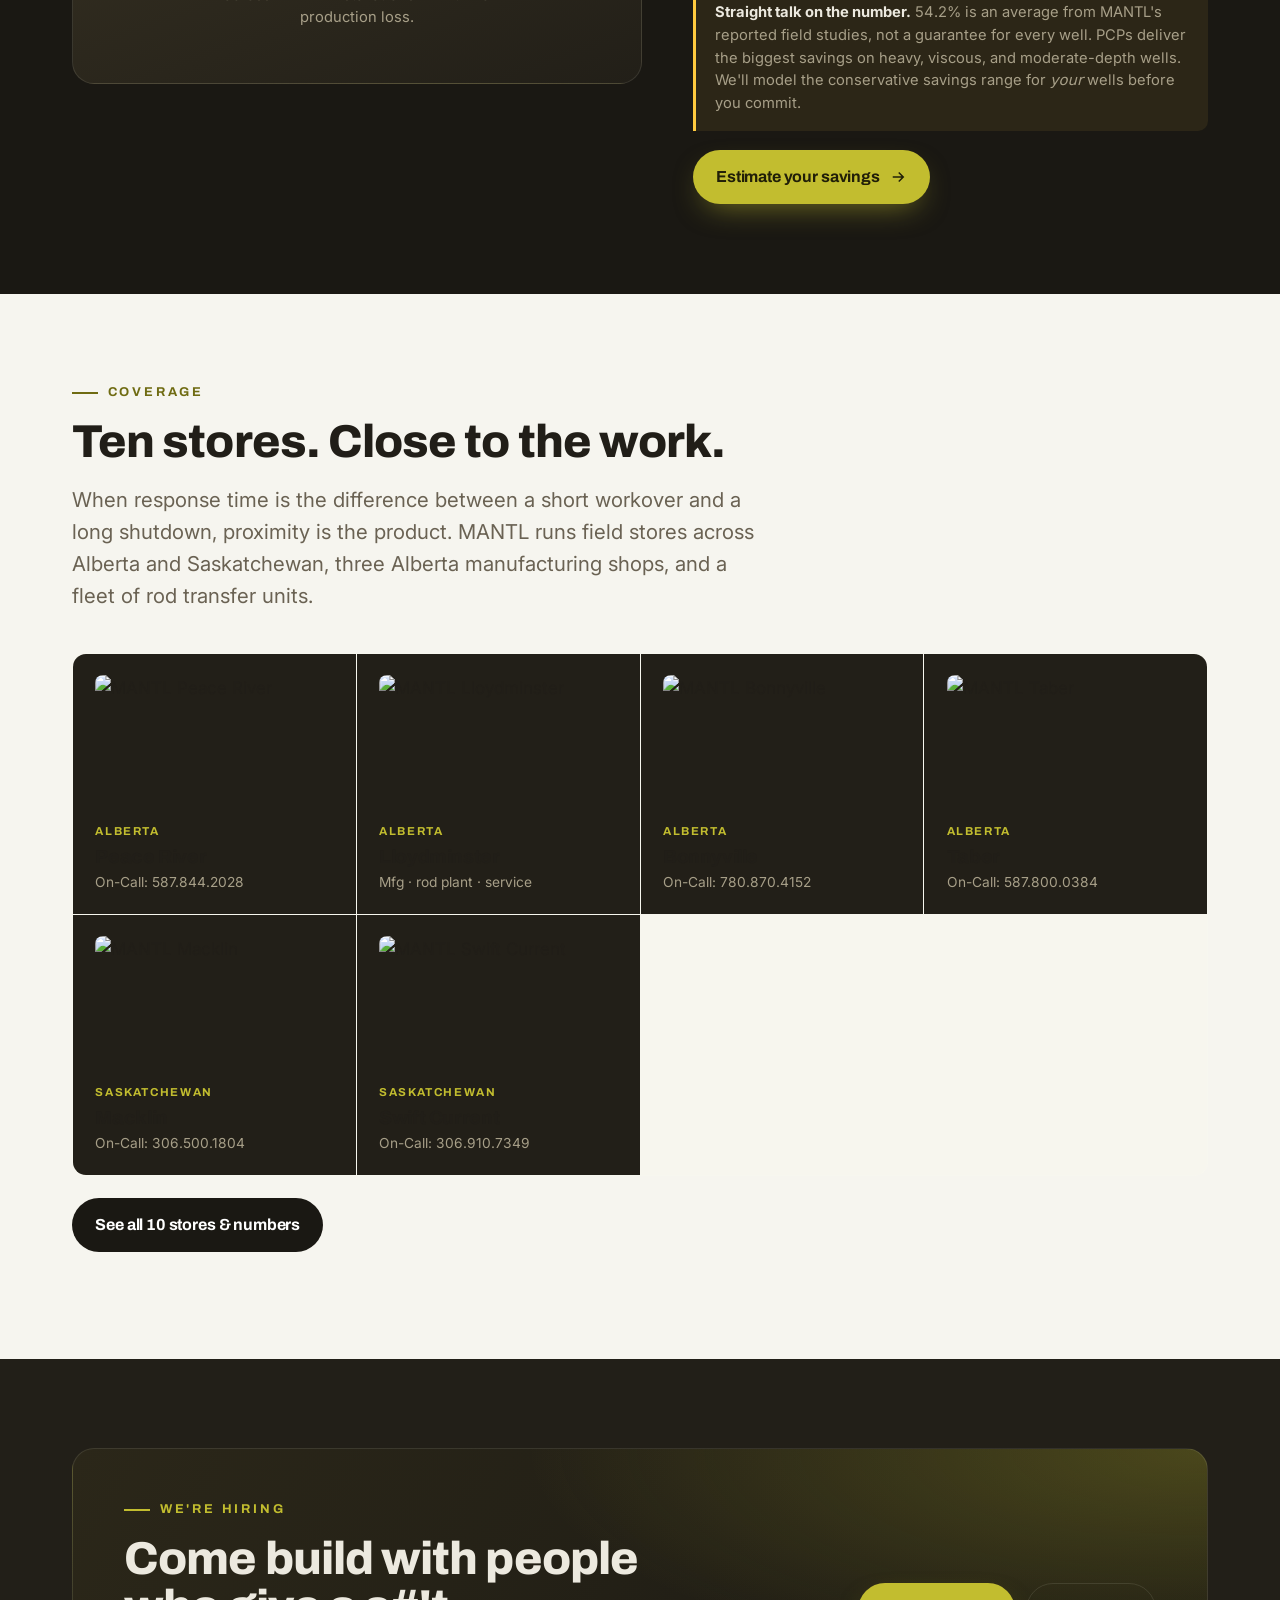
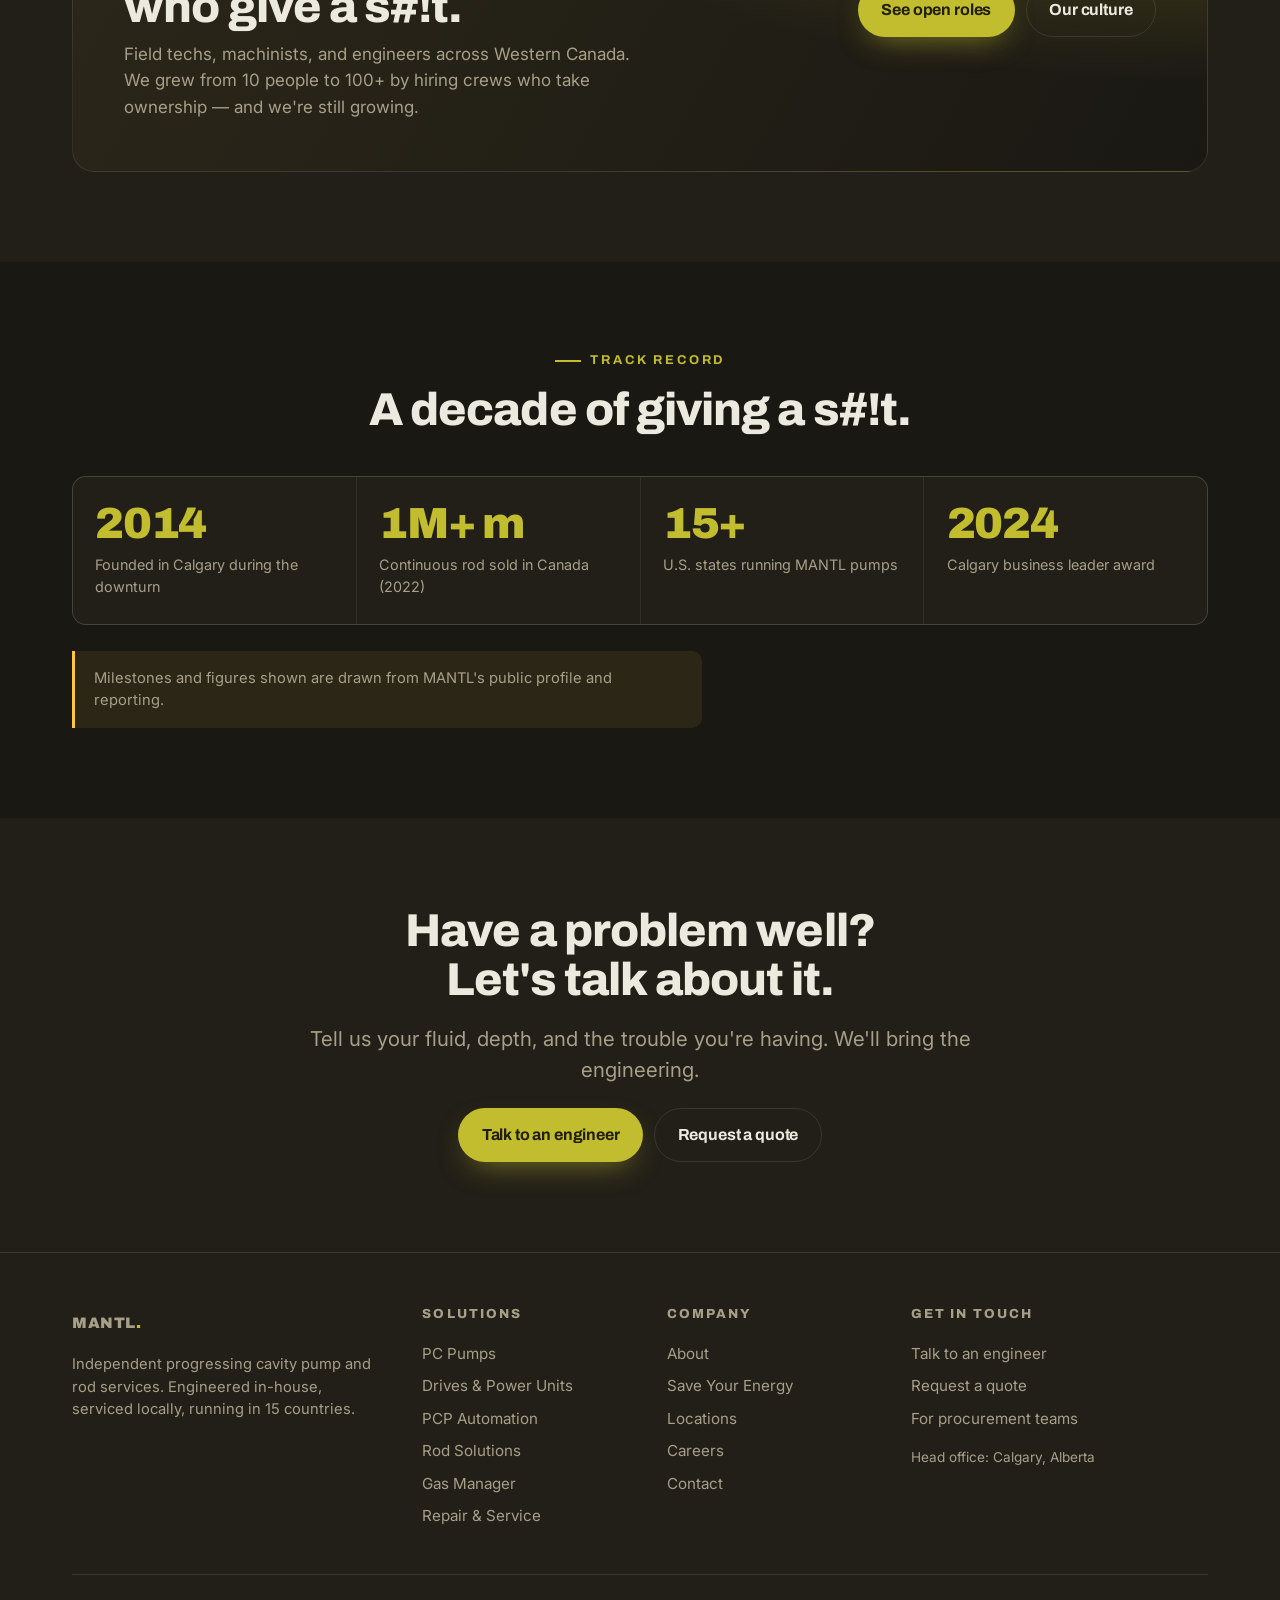
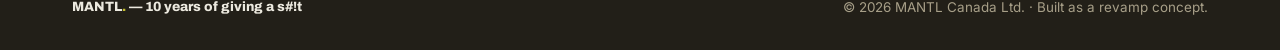
==== commit 6aaab499: "Add real photos, store phones, hero image, live map" ====
--- a/index.html
+++ b/index.html
@@ -49,7 +49,7 @@
   </div>
 </header>
 
-<section class="hero">
+<section class="hero" style="background-image:linear-gradient(180deg,rgba(20,18,14,.74),rgba(20,18,14,.88)),url('https://www.mantl.ca/images/BG3.jpg');background-size:cover;background-position:center">
   <div class="wrap hero-inner">
     <p class="eyebrow">Local, trusted PCP professionals — 10 years in the field</p>
     <h1>Artificial lift that's<br><span class="hl">engineered in-house</span><br>and close to your lease.</h1>
@@ -85,13 +85,7 @@
         <a class="btn btn-dark" style="margin-top:1.6rem" href="about.html">Read the MANTL story</a>
       </div>
       <div class="split-media reveal">
-        <div class="media">
-          <div class="placeholder">
-            <span class="placeholder-tag">Photo</span><br>
-            Field / shop-floor photography goes here — real iron, real crews, real wellsites.
-            <br><br>Replace with MANTL's own imagery on launch.
-          </div>
-        </div>
+        <div class="media" style="background-image:linear-gradient(160deg,rgba(26,24,19,.18),rgba(26,24,19,.42)),url('https://www.mantl.ca/img/locations/lloyd.jpg');background-size:cover;background-position:center"></div>
       </div>
     </div>
   </div>
@@ -180,18 +174,14 @@
       <p class="lead">When response time is the difference between a short workover and a long shutdown, proximity is the product. MANTL runs field stores across Alberta and Saskatchewan, three Alberta manufacturing shops, and a fleet of rod transfer units.</p>
     </div>
     <div class="loc-grid reveal">
-      <a class="loc" href="locations.html"><span class="prov">Alberta</span><h3>Peace River</h3><p>Field store &amp; service</p></a>
-      <a class="loc" href="locations.html"><span class="prov">Alberta</span><h3>Slave Lake</h3><p>Field store &amp; service</p></a>
-      <a class="loc" href="locations.html"><span class="prov">Alberta</span><h3>Wabasca</h3><p>Field store &amp; service</p></a>
-      <a class="loc" href="locations.html"><span class="prov">Alberta</span><h3>Bonnyville</h3><p>Field store &amp; service</p></a>
-      <a class="loc" href="locations.html"><span class="prov">Alberta</span><h3>Lloydminster</h3><p>Field store, rod &amp; guide services</p></a>
-      <a class="loc" href="locations.html"><span class="prov">Alberta</span><h3>Sedgewick</h3><p>Field store &amp; service</p></a>
-      <a class="loc" href="locations.html"><span class="prov">Alberta</span><h3>Taber</h3><p>Field store &amp; service</p></a>
-      <a class="loc" href="locations.html"><span class="prov">Saskatchewan</span><h3>Macklin</h3><p>Field store &amp; service</p></a>
-      <a class="loc" href="locations.html"><span class="prov">Saskatchewan</span><h3>Moosomin</h3><p>Field store &amp; service</p></a>
-      <a class="loc" href="locations.html"><span class="prov">Saskatchewan</span><h3>Swift Current</h3><p>Field store &amp; service</p></a>
-    </div>
-    <p style="margin-top:1.4rem"><a class="btn btn-dark" href="locations.html">Find your nearest store</a></p>
+      <a class="loc" href="locations.html"><img src="https://www.mantl.ca/img/locations/peaceriver.jpg" alt="MANTL Peace River" loading="lazy" style="width:100%;height:130px;object-fit:cover;border-radius:8px;margin-bottom:.7rem"><span class="prov">Alberta</span><h3>Peace River</h3><p>On-Call: 587.844.2028</p></a>
+      <a class="loc" href="locations.html"><img src="https://www.mantl.ca/img/locations/lloyd.jpg" alt="MANTL Lloydminster" loading="lazy" style="width:100%;height:130px;object-fit:cover;border-radius:8px;margin-bottom:.7rem"><span class="prov">Alberta</span><h3>Lloydminster</h3><p>Mfg · rod plant · service</p></a>
+      <a class="loc" href="locations.html"><img src="https://www.mantl.ca/img/locations/bonnyville.jpg" alt="MANTL Bonnyville" loading="lazy" style="width:100%;height:130px;object-fit:cover;border-radius:8px;margin-bottom:.7rem"><span class="prov">Alberta</span><h3>Bonnyville</h3><p>On-Call: 780.870.4152</p></a>
+      <a class="loc" href="locations.html"><img src="https://www.mantl.ca/img/locations/taber.jpg" alt="MANTL Taber" loading="lazy" style="width:100%;height:130px;object-fit:cover;border-radius:8px;margin-bottom:.7rem"><span class="prov">Alberta</span><h3>Taber</h3><p>On-Call: 587.800.0384</p></a>
+      <a class="loc" href="locations.html"><img src="https://www.mantl.ca/img/locations/macklin.jpg" alt="MANTL Macklin" loading="lazy" style="width:100%;height:130px;object-fit:cover;border-radius:8px;margin-bottom:.7rem"><span class="prov">Saskatchewan</span><h3>Macklin</h3><p>On-Call: 306.500.1804</p></a>
+      <a class="loc" href="locations.html"><img src="https://www.mantl.ca/img/locations/swiftcurrent.jpg" alt="MANTL Swift Current" loading="lazy" style="width:100%;height:130px;object-fit:cover;border-radius:8px;margin-bottom:.7rem"><span class="prov">Saskatchewan</span><h3>Swift Current</h3><p>On-Call: 306.910.7349</p></a>
+    </div>
+    <p style="margin-top:1.4rem"><a class="btn btn-dark" href="locations.html">See all 10 stores &amp; numbers</a></p>
   </div>
 </section>
 
@@ -224,7 +214,7 @@
       <div class="stat"><div class="n">2024</div><div class="l">Calgary business leader award</div></div>
     </div>
     <div class="note" style="margin-top:1.6rem;max-width:70ch">
-      Milestones and figures shown are drawn from MANTL's public profile and reporting. <b>Run-life and savings case studies with verified, well-level numbers</b> are the next content to add here — this section is built to hold them.
+      Milestones and figures shown are drawn from MANTL's public profile and reporting.
     </div>
   </div>
 </section>
@@ -269,7 +259,7 @@
         <a href="contact.html">Talk to an engineer</a>
         <a href="contact.html#quote">Request a quote</a>
         <a href="contact.html#procurement">For procurement teams</a>
-        <p class="muted" style="font-size:.85rem;margin-top:.8rem">Head office: Calgary, Alberta <span class="placeholder-tag">Add address</span></p>
+        <p class="muted" style="font-size:.85rem;margin-top:.8rem">Head office: Calgary, Alberta</p>
       </div>
     </div>
     <div class="foot-bottom">
--- a/assets/styles.css
+++ b/assets/styles.css
@@ -0,0 +1,341 @@
+/* ============================================================
+   MANTL Canada — website revamp
+   Vanilla CSS, no build step. Mobile-first, fast.
+   Palette taken from MANTL's live brand:
+     chartreuse  #c2bd2f   warm brown  #413825 / #242323
+     gold #ffca3f   slate #8d9aa8
+   ============================================================ */
+
+:root{
+  --ink:#1a1813;
+  --steel-900:#221f18;
+  --steel-800:#2b2719;
+  --steel-700:#3a3424;
+  --steel-600:#4a4230;
+  --line:rgba(255,250,235,.10);
+  --line-dark:rgba(30,26,18,.12);
+  --paper:#f6f5ef;
+  --paper-2:#eceae0;
+  --text-dark:#ece9df;
+  --text-mute:#a79f88;
+  --text-light:#211e18;
+  --text-light-mute:#6a6253;
+  --accent:#c2bd2f;
+  --accent-h:#d2cd44;
+  --accent-deep:#6f6b12;
+  --accent-2:#ffca3f;
+  --accent-ink:#211f08;
+  --slate:#8d9aa8;
+  --good:#37c98a;
+  --radius:14px;
+  --radius-lg:22px;
+  --maxw:1180px;
+  --ease:cubic-bezier(.2,.7,.2,1);
+  --shadow:0 18px 50px -22px rgba(0,0,0,.55);
+  --font-display:"Archivo",system-ui,-apple-system,"Segoe UI",Roboto,sans-serif;
+  --font-body:"Inter",system-ui,-apple-system,"Segoe UI",Roboto,sans-serif;
+}
+
+*{box-sizing:border-box}
+html{scroll-behavior:smooth;-webkit-text-size-adjust:100%}
+body{
+  margin:0;
+  font-family:var(--font-body);
+  background:var(--ink);
+  color:var(--text-dark);
+  line-height:1.55;
+  font-size:17px;
+  -webkit-font-smoothing:antialiased;
+  text-rendering:optimizeLegibility;
+}
+img{max-width:100%;display:block}
+a{color:inherit;text-decoration:none}
+h1,h2,h3,h4{font-family:var(--font-display);line-height:1.05;letter-spacing:-.02em;margin:0 0 .4em;font-weight:800}
+h1{font-size:clamp(2.5rem,6vw,5rem);font-weight:900;letter-spacing:-.035em}
+h2{font-size:clamp(1.9rem,3.6vw,3rem)}
+h3{font-size:clamp(1.25rem,2vw,1.6rem)}
+p{margin:0 0 1em}
+.wrap{max-width:var(--maxw);margin:0 auto;padding:0 22px}
+.eyebrow{
+  font-family:var(--font-display);
+  font-weight:700;font-size:.8rem;letter-spacing:.22em;text-transform:uppercase;
+  color:var(--accent);margin:0 0 .9rem;display:flex;align-items:center;gap:.6rem;
+}
+.eyebrow::before{content:"";width:26px;height:2px;background:var(--accent);display:inline-block}
+.lead{font-size:clamp(1.05rem,1.6vw,1.3rem);color:var(--text-mute);max-width:60ch}
+.center{text-align:center}
+.center .eyebrow{justify-content:center}
+.center .lead{margin-left:auto;margin-right:auto}
+
+.btn{
+  display:inline-flex;align-items:center;gap:.55rem;
+  font-family:var(--font-display);font-weight:700;font-size:1rem;letter-spacing:-.01em;
+  padding:.85rem 1.4rem;border-radius:999px;cursor:pointer;border:1px solid transparent;
+  transition:transform .15s var(--ease),background .2s,box-shadow .2s,color .2s;
+  white-space:nowrap;
+}
+.btn:hover{transform:translateY(-2px)}
+.btn-primary{background:var(--accent);color:var(--accent-ink);box-shadow:0 12px 30px -12px rgba(194,189,47,.6)}
+.btn-primary:hover{background:var(--accent-h)}
+.btn-ghost{background:transparent;color:var(--text-dark);border-color:var(--line)}
+.btn-ghost:hover{border-color:var(--accent);color:#fff}
+.btn-dark{background:var(--ink);color:#fff}
+.btn-light{background:#fff;color:var(--ink)}
+.btn-light:hover{background:#f0efe7}
+.btn-sm{padding:.6rem 1rem;font-size:.9rem}
+.btn svg{width:18px;height:18px;flex:none}
+
+.site-header{
+  position:sticky;top:0;z-index:60;
+  background:rgba(26,24,19,.82);backdrop-filter:saturate(140%) blur(12px);
+  border-bottom:1px solid var(--line);
+}
+.nav{display:flex;align-items:center;gap:1.5rem;height:68px}
+.brand{display:flex;align-items:center;gap:.6rem;font-family:var(--font-display);font-weight:900;font-size:1.5rem;letter-spacing:.04em}
+.brand .dot{color:var(--accent)}
+.brand small{font-family:var(--font-body);font-weight:600;font-size:.62rem;letter-spacing:.18em;color:var(--text-mute);text-transform:uppercase;display:block;line-height:1;margin-top:2px}
+.nav-links{display:flex;gap:.3rem;margin-left:auto}
+.nav-links a{
+  font-family:var(--font-display);font-weight:600;font-size:.95rem;color:var(--text-mute);
+  padding:.5rem .8rem;border-radius:8px;transition:color .15s,background .15s;
+}
+.nav-links a:hover,.nav-links a[aria-current="page"]{color:#fff;background:rgba(255,250,235,.06)}
+.nav-cta{display:flex;align-items:center;gap:.6rem;margin-left:.4rem}
+.nav-toggle{display:none;background:none;border:0;color:#fff;cursor:pointer;padding:.4rem;margin-left:auto}
+.nav-toggle svg{width:28px;height:28px}
+
+.hero{
+  position:relative;overflow:hidden;
+  background:
+    radial-gradient(120% 90% at 80% -10%,rgba(194,189,47,.20),transparent 55%),
+    radial-gradient(90% 70% at 0% 110%,rgba(255,202,63,.10),transparent 50%),
+    linear-gradient(180deg,var(--ink),var(--steel-900));
+  border-bottom:1px solid var(--line);
+}
+.hero::after{
+  content:"";position:absolute;inset:0;pointer-events:none;opacity:.5;
+  background-image:linear-gradient(var(--line) 1px,transparent 1px),linear-gradient(90deg,var(--line) 1px,transparent 1px);
+  background-size:54px 54px;mask-image:radial-gradient(120% 80% at 70% 20%,#000,transparent 75%);
+}
+.hero-inner{position:relative;z-index:2;padding:clamp(3.5rem,8vw,7rem) 0 clamp(3rem,6vw,5rem)}
+.hero h1{max-width:16ch}
+.hero h1 .hl{color:var(--accent)}
+.hero .lead{margin-top:1.2rem;font-size:clamp(1.1rem,1.8vw,1.4rem);color:#d8d3c4}
+.hero-cta{display:flex;flex-wrap:wrap;gap:.8rem;margin-top:2rem}
+.hero-trust{margin-top:2.6rem;display:flex;flex-wrap:wrap;gap:1.6rem 2.4rem;color:var(--text-mute);font-size:.92rem}
+.hero-trust b{color:#fff;font-family:var(--font-display);font-size:1.15rem;display:block;line-height:1}
+.hero-trust span{display:block;margin-top:.2rem;font-size:.8rem;letter-spacing:.04em;text-transform:uppercase}
+
+section{position:relative}
+.band{padding:clamp(3.5rem,7vw,6rem) 0}
+.band.light{background:var(--paper);color:var(--text-light)}
+.band.light .lead{color:var(--text-light-mute)}
+.band.light h2,.band.light h3{color:var(--text-light)}
+.band.light .eyebrow{color:var(--accent-deep)}
+.band.light .eyebrow::before{background:var(--accent-deep)}
+.band.steel{background:var(--steel-900)}
+.band.tight{padding:clamp(2.4rem,4vw,3.4rem) 0}
+.section-head{max-width:62ch;margin-bottom:2.6rem}
+.section-head.center{margin-left:auto;margin-right:auto}
+
+.stats{display:grid;grid-template-columns:repeat(4,1fr);gap:1px;background:var(--line);border:1px solid var(--line);border-radius:var(--radius);overflow:hidden}
+.stats .stat{background:var(--steel-900);padding:1.6rem 1.4rem}
+.band.light .stats{background:var(--line-dark);border-color:var(--line-dark)}
+.band.light .stat{background:#fff}
+.stat .n{font-family:var(--font-display);font-weight:900;font-size:clamp(2rem,3.4vw,2.9rem);letter-spacing:-.03em;line-height:1;color:var(--accent)}
+.stat .l{margin-top:.5rem;font-size:.9rem;color:var(--text-mute)}
+.band.light .stat .n{color:var(--accent-deep)}
+.band.light .stat .l{color:var(--text-light-mute)}
+
+.grid{display:grid;gap:1.1rem}
+.grid.g2{grid-template-columns:repeat(2,1fr)}
+.grid.g3{grid-template-columns:repeat(3,1fr)}
+.grid.g4{grid-template-columns:repeat(4,1fr)}
+.card{
+  background:var(--steel-800);border:1px solid var(--line);border-radius:var(--radius);
+  padding:1.5rem;transition:transform .18s var(--ease),border-color .18s,background .18s;
+}
+.card:hover{transform:translateY(-4px);border-color:rgba(194,189,47,.55)}
+.band.light .card{background:#fff;border-color:var(--line-dark);box-shadow:0 1px 2px rgba(30,26,18,.05)}
+.card .ico{width:46px;height:46px;border-radius:11px;display:grid;place-items:center;background:rgba(194,189,47,.16);color:var(--accent);margin-bottom:1rem}
+.card .ico svg{width:24px;height:24px}
+.band.light .card .ico{background:rgba(194,189,47,.20);color:var(--accent-deep)}
+.card h3{margin-bottom:.4rem;font-size:1.22rem}
+.card p{color:var(--text-mute);font-size:.96rem;margin:0}
+.band.light .card p{color:var(--text-light-mute)}
+.card .more{display:inline-flex;align-items:center;gap:.35rem;margin-top:1rem;color:var(--accent);font-family:var(--font-display);font-weight:700;font-size:.9rem}
+.band.light .card .more{color:var(--accent-deep)}
+.card .more svg{width:15px;height:15px;transition:transform .15s}
+.card:hover .more svg{transform:translateX(3px)}
+a.card{color:inherit}
+
+.chips{display:flex;flex-wrap:wrap;gap:.5rem;margin-top:1rem}
+.chip{font-size:.82rem;padding:.32rem .7rem;border-radius:999px;border:1px solid var(--line);color:var(--text-mute)}
+.band.light .chip{border-color:var(--line-dark);color:var(--text-light-mute)}
+.chip.new{border-color:var(--accent);color:var(--accent);background:rgba(194,189,47,.10)}
+
+.split{display:grid;grid-template-columns:1.05fr .95fr;gap:clamp(2rem,4vw,4rem);align-items:center}
+.split.rev .split-media{order:-1}
+.feature-list{list-style:none;padding:0;margin:1.4rem 0 0;display:grid;gap:1rem}
+.feature-list li{display:flex;gap:.8rem;align-items:flex-start}
+.feature-list .tick{flex:none;width:24px;height:24px;border-radius:7px;background:rgba(194,189,47,.18);color:var(--accent-deep);display:grid;place-items:center;margin-top:2px}
+.feature-list .tick svg{width:14px;height:14px}
+.feature-list b{display:block;font-family:var(--font-display)}
+.feature-list span{color:var(--text-mute);font-size:.95rem}
+.band.light .feature-list span{color:var(--text-light-mute)}
+
+.media{
+  position:relative;border-radius:var(--radius-lg);overflow:hidden;min-height:340px;
+  background:
+    radial-gradient(80% 60% at 70% 20%,rgba(194,189,47,.22),transparent 60%),
+    linear-gradient(160deg,var(--steel-700),var(--steel-900));
+  border:1px solid var(--line);display:grid;place-items:center;text-align:center;
+}
+.media .placeholder{color:var(--text-mute);font-size:.85rem;padding:1.5rem;max-width:34ch}
+.media.big-num{align-content:center}
+.media .huge{font-family:var(--font-display);font-weight:900;font-size:clamp(3.5rem,9vw,7rem);color:#fff;letter-spacing:-.04em;line-height:.9}
+.media .huge .pct{color:var(--accent)}
+.media .cap{color:var(--text-mute);font-size:.92rem;margin-top:.6rem;max-width:30ch}
+
+.meter{width:min(420px,80%);margin:1.4rem auto 0}
+.meter .track{height:16px;border-radius:999px;background:rgba(255,250,235,.12);overflow:hidden;border:1px solid var(--line)}
+.meter .fill{height:100%;width:54.2%;background:linear-gradient(90deg,var(--accent-2),var(--accent));border-radius:999px}
+.meter .labels{display:flex;justify-content:space-between;margin-top:.5rem;font-size:.78rem;color:var(--text-mute)}
+
+.cta-band{
+  background:
+    radial-gradient(100% 120% at 100% 0%,rgba(194,189,47,.28),transparent 60%),
+    linear-gradient(120deg,var(--steel-800),var(--ink));
+  border:1px solid var(--line);border-radius:var(--radius-lg);
+  padding:clamp(2.2rem,4vw,3.4rem);display:flex;flex-wrap:wrap;gap:1.4rem;align-items:center;justify-content:space-between;
+}
+.cta-band h2{margin:0;max-width:18ch}
+.cta-band .sub{color:var(--text-mute);margin:.6rem 0 0;max-width:48ch}
+
+.loc-grid{display:grid;grid-template-columns:repeat(auto-fill,minmax(240px,1fr));gap:1px;background:var(--line);border:1px solid var(--line);border-radius:var(--radius);overflow:hidden}
+.loc{background:var(--steel-900);padding:1.3rem 1.4rem;transition:background .15s}
+.loc:hover{background:var(--steel-800)}
+.loc .prov{font-size:.72rem;letter-spacing:.14em;text-transform:uppercase;color:var(--accent);font-weight:700;font-family:var(--font-display)}
+.loc h3{font-size:1.18rem;margin:.3rem 0 .3rem}
+.loc p{font-size:.86rem;color:var(--text-mute);margin:0}
+.loc .ph{margin-top:.7rem;font-size:.86rem;color:var(--text-dark);display:inline-flex;align-items:center;gap:.4rem}
+.loc .ph svg{width:14px;height:14px;color:var(--accent)}
+
+.map-shell{background:var(--steel-900);border:1px solid var(--line);border-radius:var(--radius-lg);padding:1.4rem;overflow:hidden}
+
+.value{border-left:3px solid var(--accent);padding:.2rem 0 .2rem 1.2rem;margin-bottom:1.6rem}
+.value h3{margin-bottom:.2rem}
+.value p{color:var(--text-mute);margin:0}
+.band.light .value{border-color:var(--accent-deep)}
+.band.light .value p{color:var(--text-light-mute)}
+
+.timeline{position:relative;margin-top:1rem;padding-left:1.6rem}
+.timeline::before{content:"";position:absolute;left:5px;top:6px;bottom:6px;width:2px;background:var(--line)}
+.band.light .timeline::before{background:var(--line-dark)}
+.tl{position:relative;padding:0 0 1.6rem}
+.tl::before{content:"";position:absolute;left:-1.6rem;top:5px;width:12px;height:12px;border-radius:50%;background:var(--accent);box-shadow:0 0 0 4px rgba(194,189,47,.18)}
+.tl .yr{font-family:var(--font-display);font-weight:800;color:var(--accent)}
+.band.light .tl .yr{color:var(--accent-deep)}
+.tl p{margin:.2rem 0 0;color:var(--text-mute)}
+.band.light .tl p{color:var(--text-light-mute)}
+
+.form-card{background:var(--steel-800);border:1px solid var(--line);border-radius:var(--radius-lg);padding:clamp(1.6rem,3vw,2.4rem)}
+.field{margin-bottom:1.1rem}
+.field label{display:block;font-family:var(--font-display);font-weight:600;font-size:.9rem;margin-bottom:.4rem}
+.field input,.field select,.field textarea{
+  width:100%;background:var(--ink);border:1px solid var(--line);border-radius:10px;color:#fff;
+  padding:.8rem .9rem;font-family:var(--font-body);font-size:1rem;transition:border-color .15s;
+}
+.field input:focus,.field select:focus,.field textarea:focus{outline:none;border-color:var(--accent)}
+.field textarea{min-height:120px;resize:vertical}
+.field .hint{font-size:.8rem;color:var(--text-mute);margin-top:.35rem}
+.two-col{display:grid;grid-template-columns:1fr 1fr;gap:1rem}
+
+.contact-method{display:flex;gap:1rem;align-items:flex-start;padding:1.2rem 0;border-bottom:1px solid var(--line)}
+.contact-method:last-child{border-bottom:0}
+.contact-method .ci{flex:none;width:44px;height:44px;border-radius:11px;background:rgba(194,189,47,.16);color:var(--accent);display:grid;place-items:center}
+.contact-method .ci svg{width:22px;height:22px}
+.contact-method h3{margin:0 0 .2rem;font-size:1.1rem}
+.contact-method p{margin:0;color:var(--text-mute);font-size:.95rem}
+
+.jobs{border:1px solid var(--line);border-radius:var(--radius);overflow:hidden}
+.job{display:flex;flex-wrap:wrap;align-items:center;gap:1rem;padding:1.2rem 1.4rem;background:var(--steel-900);border-bottom:1px solid var(--line)}
+.job:last-child{border-bottom:0}
+.job .jt{font-family:var(--font-display);font-weight:700;font-size:1.1rem}
+.job .jm{color:var(--text-mute);font-size:.88rem;display:flex;gap:1rem;flex-wrap:wrap;margin-top:.2rem}
+.job .spacer{margin-left:auto}
+
+.note{
+  border-left:3px solid var(--accent-2);background:rgba(255,202,63,.08);
+  padding:1rem 1.2rem;border-radius:0 10px 10px 0;font-size:.92rem;color:var(--text-mute);
+}
+.note b{color:var(--text-dark)}
+.band.light .note{color:var(--text-light-mute)}
+.band.light .note b{color:var(--text-light)}
+
+.crumb{font-size:.85rem;color:var(--text-mute);padding:1.2rem 0 0}
+.crumb a:hover{color:var(--accent)}
+
+.page-hero{
+  background:
+    radial-gradient(110% 80% at 90% -20%,rgba(194,189,47,.16),transparent 55%),
+    linear-gradient(180deg,var(--ink),var(--steel-900));
+  border-bottom:1px solid var(--line);padding:clamp(2.4rem,5vw,4rem) 0 clamp(2.2rem,4vw,3.2rem);
+}
+.page-hero h1{font-size:clamp(2.1rem,5vw,3.7rem)}
+.page-hero .lead{margin-top:.8rem}
+
+.site-footer{background:var(--steel-900);border-top:1px solid var(--line);padding:3.4rem 0 2rem}
+.foot-grid{display:grid;grid-template-columns:1.5fr 1fr 1fr 1.4fr;gap:2rem}
+.foot-grid h4{font-family:var(--font-display);font-size:.82rem;letter-spacing:.16em;text-transform:uppercase;color:var(--text-mute);margin-bottom:1rem}
+.foot-grid a{display:block;color:var(--text-mute);padding:.28rem 0;font-size:.95rem;transition:color .15s}
+.foot-grid a:hover{color:#fff}
+.foot-brand p{color:var(--text-mute);font-size:.92rem;max-width:34ch;margin-top:.8rem}
+.foot-bottom{display:flex;flex-wrap:wrap;gap:1rem;justify-content:space-between;align-items:center;margin-top:2.6rem;padding-top:1.4rem;border-top:1px solid var(--line);color:var(--text-mute);font-size:.84rem}
+.gas-tag{font-family:var(--font-display);font-weight:800;color:var(--text-dark)}
+.gas-tag .dot{color:var(--accent)}
+
+.callbar{
+  position:fixed;left:0;right:0;bottom:0;z-index:70;display:none;gap:.6rem;padding:.7rem;
+  background:rgba(26,24,19,.94);backdrop-filter:blur(10px);border-top:1px solid var(--line);
+}
+.callbar .btn{flex:1;justify-content:center}
+
+.mt0{margin-top:0}.mb0{margin-bottom:0}
+.muted{color:var(--text-mute)}
+.placeholder-tag{
+  display:inline-block;font-size:.72rem;letter-spacing:.05em;text-transform:uppercase;
+  color:var(--accent-2);border:1px dashed rgba(255,202,63,.5);border-radius:6px;padding:.1rem .45rem;
+  vertical-align:middle;
+}
+.reveal{opacity:0;transform:translateY(18px);transition:opacity .6s var(--ease),transform .6s var(--ease)}
+.reveal.in{opacity:1;transform:none}
+
+@media(max-width:980px){
+  .foot-grid{grid-template-columns:1fr 1fr}
+  .split{grid-template-columns:1fr}
+  .split.rev .split-media{order:0}
+  .grid.g4{grid-template-columns:repeat(2,1fr)}
+}
+@media(max-width:760px){
+  body{font-size:16px}
+  .nav-links,.nav-cta{display:none}
+  .nav-toggle{display:block}
+  .nav-links.open{
+    display:flex;flex-direction:column;position:absolute;top:68px;left:0;right:0;
+    background:var(--steel-900);border-bottom:1px solid var(--line);padding:.6rem;gap:.2rem;
+  }
+  .nav-links.open a{padding:.8rem 1rem;font-size:1.05rem}
+  .stats{grid-template-columns:repeat(2,1fr)}
+  .grid.g3,.grid.g4{grid-template-columns:1fr}
+  .grid.g2{grid-template-columns:1fr}
+  .two-col{grid-template-columns:1fr}
+  .cta-band{flex-direction:column;align-items:flex-start}
+  .callbar{display:flex}
+  body{padding-bottom:70px}
+  .foot-grid{grid-template-columns:1fr}
+}
+@media(prefers-reduced-motion:reduce){
+  *{scroll-behavior:auto!important;transition:none!important;animation:none!important}
+  .reveal{opacity:1;transform:none}
+}
